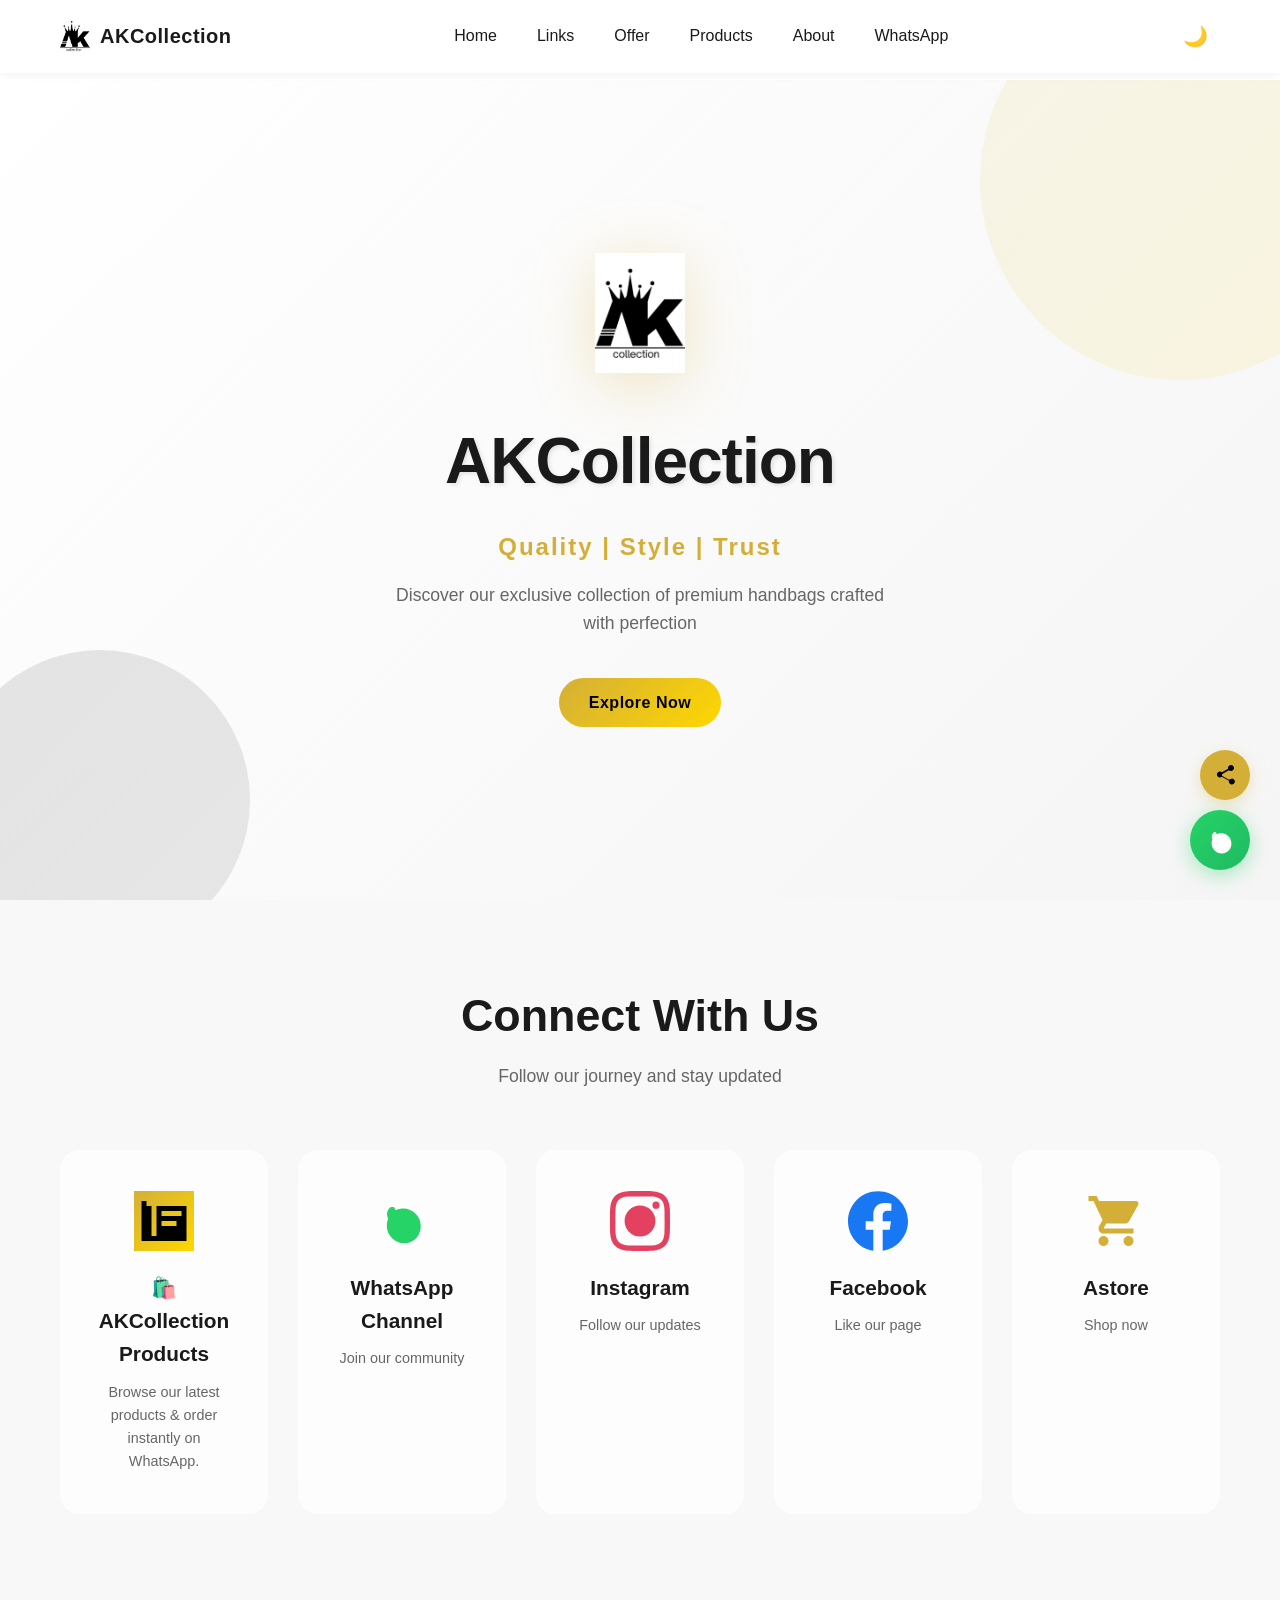
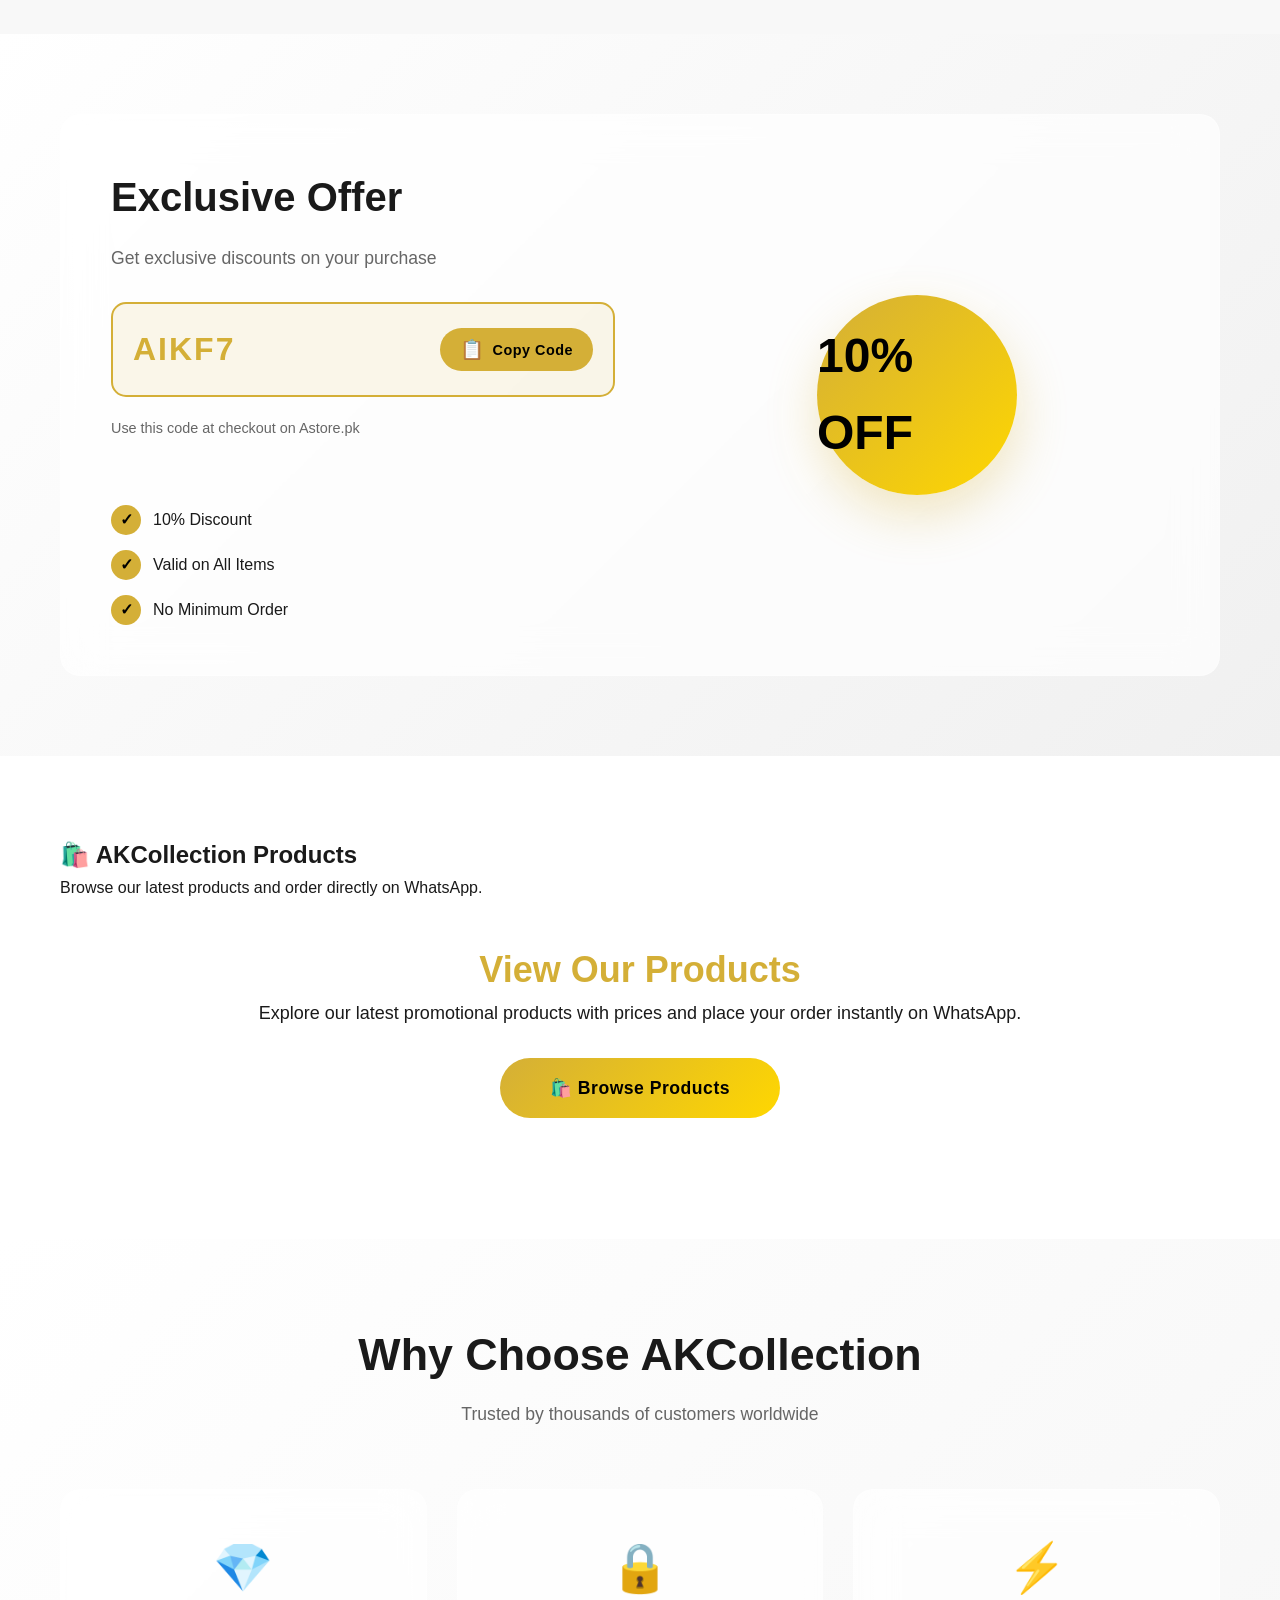
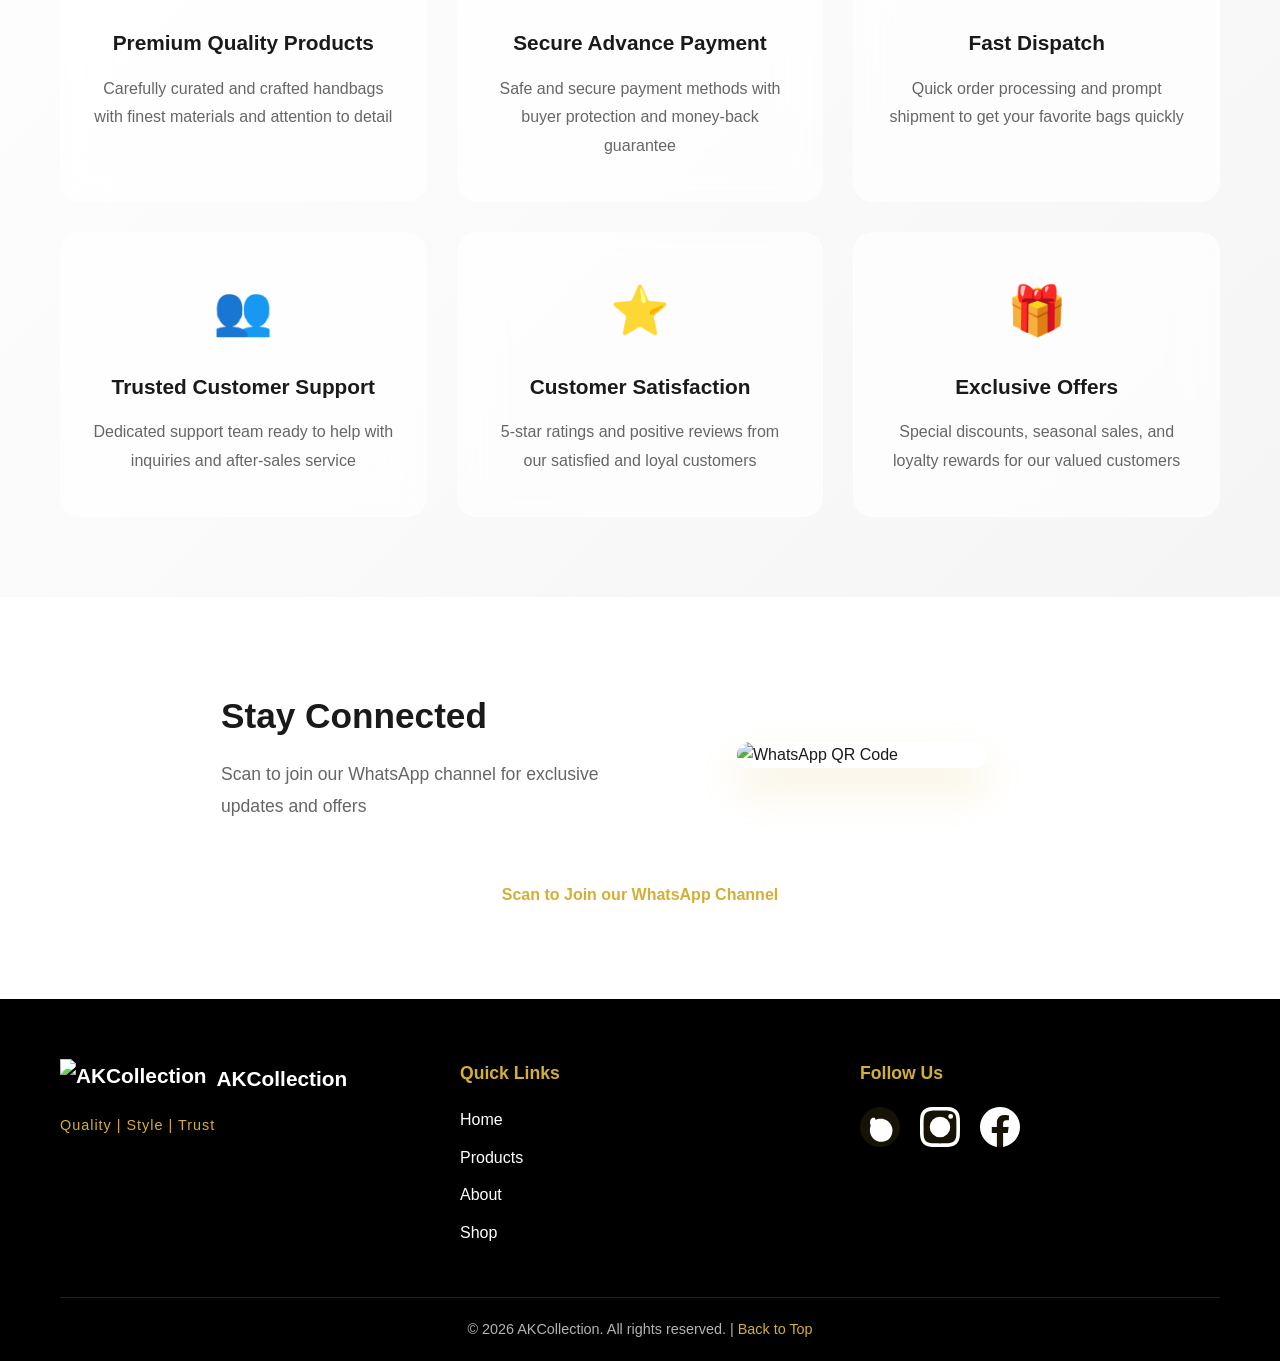
==== index.html @ baa122f8 "Update index.html" ====
<!DOCTYPE html>
<html lang="en">
<head>
    <meta charset="UTF-8">
    <meta name="viewport" content="width=device-width, initial-scale=1.0">
    <meta name="description" content="AKCollection - Premium Quality Handbags | Style, Trust, Quality | Discover our exclusive collection">
    <meta name="keywords" content="AKCollection, handbags, luxury, premium quality, fashion">
    <meta name="author" content="AKCollection">
    <meta name="theme-color" content="#ffffff">
    
    <!-- Open Graph Tags -->
    <meta property="og:type" content="website">
    <meta property="og:title" content="AKCollection - Quality | Style | Trust">
    <meta property="og:description" content="Premium Quality Handbags with Secure Payment & Fast Dispatch">
    <meta property="og:url" content="https://astore.pk">
    <meta property="og:image" content="IMG_20260501_005427_314.webp">
    
    <!-- Favicon -->
    <link rel="icon" type="image/webp" href="IMG_20260501_005427_314.webp">
    <link rel="apple-touch-icon" href="IMG_20260501_005427_314.webp">
    
    <!-- PWA Manifest -->
    <link rel="manifest" href="manifest.json">
    
    <title>AKCollection | Premium Handbags | Quality | Style | Trust</title>
    <link rel="stylesheet" href="style.css">
</head>
<body>
    <!-- Loading Animation -->
    <div class="loading-screen" id="loadingScreen">
        <div class="loading-spinner"></div>
        <p class="loading-text">AKCollection</p>
    </div>

    <!-- Navigation -->
    <nav class="navbar" id="navbar">
        <div class="nav-container">
            <div class="nav-logo">
                <img src="IMG_20260501_005427_314.webp" alt="AKCollection Logo" class="logo-img">
                <span>AKCollection</span>
            </div>
            <div class="nav-toggle" id="navToggle">
                <span></span>
                <span></span>
                <span></span>
            </div>
            <ul class="nav-menu" id="navMenu">
                <li><a href="#hero" class="nav-link">Home</a></li>
                <li><a href="#links" class="nav-link">Links</a></li>
                <li><a href="#discount" class="nav-link">Offer</a></li>
                <li><a href="#products" class="nav-link">Products</a></li>
                <li><a href="#why" class="nav-link">About</a></li>
                <li><a href="#qr" class="nav-link">WhatsApp</a></li>
            </ul>
            <button class="theme-toggle" id="themeToggle" title="Toggle Dark Mode">
                <span class="theme-icon">🌙</span>
            </button>
        </div>
    </nav>

    <!-- Hero Section -->
    <section class="hero" id="hero">
        <div class="hero-content">
            <div class="hero-logo-container">
                <img src="IMG_20260501_005427_314.webp" alt="AKCollection" class="hero-logo">
            </div>
            <h1 class="hero-headline">AKCollection</h1>
            <p class="hero-tagline">Quality | Style | Trust</p>
            <p class="hero-description">Discover our exclusive collection of premium handbags crafted with perfection</p>
            <a href="#products" class="btn btn-primary">Explore Now</a>
        </div>
        <div class="hero-background">
            <div class="gradient-blob blob-1"></div>
            <div class="gradient-blob blob-2"></div>
        </div>
    </section>

    <!-- Quick Links Section -->
    <section class="links-section" id="links">
        <div class="container">
            <h2 class="section-title">Connect With Us</h2>
            <p class="section-subtitle">Follow our journey and stay updated</p>
            
            <div class="links-grid">

                <a href="products.html" class="link-card glass-card">
    <div class="link-icon" style="background: linear-gradient(135deg, #D4AF37, #FFD700); color:#000;">
        <svg viewBox="0 0 24 24" fill="currentColor">
            <path d="M7 4h-2v2h2v12h12v-2h2v4H3V4h4zm2 2h12v12H9V6zm2 2v2h8V8h-8zm0 4v2h6v-2h-6z"/>
        </svg>
    </div>

    <h3>🛍️ AKCollection Products</h3>

    <p>Browse our latest products & order instantly on WhatsApp.</p>
</a>
                
                
                <!-- WhatsApp Channel -->
                <a href="https://whatsapp.com/channel/0029VbAqLRTKmCPQMVyYrg1t" target="_blank" rel="noopener noreferrer" class="link-card glass-card">
                    <div class="link-icon whatsapp-icon">
                        <svg viewBox="0 0 24 24" fill="currentColor">
                            <path d="M17.472 14.382c-.297-.149-1.758-.867-2.03-.967-.273-.099-.471-.148-.67.15-.197.297-.767.966-.94 1.164-.173.199-.347.223-.644.075-.297-.15-1.255-.463-2.39-1.475-.883-.788-1.48-1.761-1.653-2.059-.173-.297-.018-.458.13-.606.134-.133.298-.347.446-.52.149-.174.198-.298.298-.497.099-.198.05-.371-.025-.52-.075-.149-.669-1.612-.916-2.207-.242-.579-.487-.5-.67-.51-.173-.008-.371-.01-.57-.01-.198 0-.52.074-.792.372-.272.297-1.04 1.016-1.04 2.479 0 1.462 1.065 2.875 1.213 3.074.149.198 2.096 3.2 5.076 4.487.709.306 1.262.489 1.694.625.712.227 1.36.195 1.871.118.571-.085 1.758-.719 2.006-1.413.248-.694.248-1.289.173-1.413-.074-.124-.272-.198-.57-.347m-5.421-7.403h-.004c-1.762 0-3.44.898-4.576 2.366-.996 1.25-1.551 2.915-1.551 4.566 0 3.859 3.143 7.001 7.001 7.001 1.928 0 3.757-.846 5.005-2.32l.033-.041c.996-1.25 1.551-2.915 1.551-4.566 0-3.859-3.144-7.001-7.001-7.001 0 0 .014 0 .538 0z"/>
                        </svg>
                    </div>
                    <h3>WhatsApp Channel</h3>
                    <p>Join our community</p>
                </a>

                <!-- Instagram -->
                <a href="https://www.instagram.com/akcollection996?igsh=NGk4bXZmbDg1aHo4" target="_blank" rel="noopener noreferrer" class="link-card glass-card">
                    <div class="link-icon instagram-icon">
                        <svg viewBox="0 0 24 24" fill="currentColor">
                            <path d="M12 2.163c3.204 0 3.584.012 4.85.07 3.252.148 4.771 1.691 4.919 4.919.058 1.265.069 1.645.069 4.849 0 3.205-.012 3.584-.069 4.849-.149 3.225-1.664 4.771-4.919 4.919-1.266.057-1.645.069-4.849.069-3.204 0-3.584-.012-4.849-.069-3.259-.149-4.771-1.699-4.919-4.92-.058-1.265-.07-1.644-.07-4.849 0-3.204.013-3.583.07-4.849.149-3.227 1.664-4.771 4.919-4.919 1.266-.057 1.645-.069 4.849-.069zm0-2.163c-3.259 0-3.667.014-4.947.072-4.358.2-6.78 2.618-6.98 6.98-.059 1.281-.073 1.689-.073 4.948 0 3.259.014 3.668.072 4.948.2 4.358 2.618 6.78 6.98 6.98 1.281.058 1.689.072 4.948.072 3.259 0 3.668-.014 4.948-.072 4.354-.2 6.782-2.618 6.979-6.98.059-1.28.073-1.689.073-4.948 0-3.259-.014-3.667-.072-4.947-.196-4.354-2.617-6.78-6.979-6.98-1.281-.059-1.69-.073-4.949-.073zM5.838 12a6.162 6.162 0 1 1 12.324 0 6.162 6.162 0 0 1-12.324 0zM12 16a4 4 0 1 1 0-8 4 4 0 0 1 0 8zm4.965-10.322a1.44 1.44 0 1 1 2.881.001 1.44 1.44 0 0 1-2.881-.001z"/>
                        </svg>
                    </div>
                    <h3>Instagram</h3>
                    <p>Follow our updates</p>
                </a>

                <!-- Facebook -->
                <a href="https://www.facebook.com/share/1EEaqP64Rz/" target="_blank" rel="noopener noreferrer" class="link-card glass-card">
                    <div class="link-icon facebook-icon">
                        <svg viewBox="0 0 24 24" fill="currentColor">
                            <path d="M24 12.073c0-6.627-5.373-12-12-12s-12 5.373-12 12c0 5.99 4.388 10.954 10.125 11.854v-8.385H7.078v-3.47h3.047V9.43c0-3.007 1.792-4.669 4.533-4.669 1.312 0 2.686.235 2.686.235v2.953H15.83c-1.491 0-1.956.925-1.956 1.874v2.25h3.328l-.532 3.47h-2.796v8.385C19.612 23.027 24 18.062 24 12.073z"/>
                        </svg>
                    </div>
                    <h3>Facebook</h3>
                    <p>Like our page</p>
                </a>

                <!-- Astore -->
                <a href="https://www.astore.pk" target="_blank" rel="noopener noreferrer" class="link-card glass-card">
                    <div class="link-icon astore-icon">
                        <svg viewBox="0 0 24 24" fill="currentColor">
                            <path d="M7 18c-1.1 0-1.99.9-1.99 2S5.9 22 7 22s2-.9 2-2-0.9-2-2-2zM1 2v2h2l3.6 7.59-1.35 2.45c-0.16 0.28-0.25 0.61-0.25 0.96 0 1.1 0.9 2 2 2h12v-2H7.42c-0.14 0-0.25-0.11-0.25-0.25l0.03-0.12 0.9-1.63h7.45c0.75 0 1.41-0.41 1.75-1.03l3.58-6.49c0.08-0.14 0.12-0.31 0.12-0.48 0-0.55-0.45-1-1-1H5.21l-0.94-2H1zm16 16c-1.1 0-1.99 0.9-1.99 2s0.89 2 1.99 2 2-0.9 2-2-0.9-2-2-2z"/>
                        </svg>
                    </div>
                    <h3>Astore</h3>
                    <p>Shop now</p>
                </a>
            </div>
        </div>
    </section>

    <!-- Discount Section -->
    <section class="discount-section" id="discount">
        <div class="container">
            <div class="discount-card glass-card premium-card">
                <div class="discount-content">
                    <h2>Exclusive Offer</h2>
                    <p class="discount-description">Get exclusive discounts on your purchase</p>
                    
                    <div class="discount-code-container">
                        <div class="discount-code-box">
                            <span class="discount-code" id="discountCode">AIKF7</span>
                            <button class="btn btn-secondary copy-btn" id="copyBtn" title="Copy discount code">
                                <span class="copy-icon">📋</span>
                                <span class="copy-text">Copy Code</span>
                            </button>
                        </div>
                        <p class="discount-info">Use this code at checkout on Astore.pk</p>
                        <div class="discount-feedback" id="discountFeedback"></div>
                    </div>

                    <div class="discount-benefits">
                        <div class="benefit-item">
                            <span class="benefit-icon">✓</span>
                            <span>10% Discount</span>
                        </div>
                        <div class="benefit-item">
                            <span class="benefit-icon">✓</span>
                            <span>Valid on All Items</span>
                        </div>
                        <div class="benefit-item">
                            <span class="benefit-icon">✓</span>
                            <span>No Minimum Order</span>
                        </div>
                    </div>
                </div>
                <div class="discount-visual">
                    <div class="discount-badge">10% OFF</div>
                </div>
            </div>
        </div>
    </section>

    <!-- Featured Products Section -->
    
                <section class="featured-products">
    <div class="container">

        <div class="section-header">
            <h2>🛍️ AKCollection Products</h2>
            <p>Browse our latest products and order directly on WhatsApp.</p>
        </div>

        <div class="glass-card" style="text-align:center;padding:40px;border-radius:20px;">

            <h2 style="font-size:36px;color:#D4AF37;">
                View Our Products
            </h2>

            <p style="font-size:18px; margin-bottom:30px;">
                Explore our latest promotional products with prices and place your order instantly on WhatsApp.
            </p>

            <a href="products.html"
               class="btn btn-primary btn-large">
                🛍️ Browse Products
            </a>

        </div>

    </div>
</section>

    <!-- Why Choose AKCollection -->
    <section class="why-section" id="why">
        <div class="container">
            <h2 class="section-title">Why Choose AKCollection</h2>
            <p class="section-subtitle">Trusted by thousands of customers worldwide</p>
            
            <div class="why-grid">
                <div class="why-card glass-card">
                    <div class="why-icon">💎</div>
                    <h3>Premium Quality Products</h3>
                    <p>Carefully curated and crafted handbags with finest materials and attention to detail</p>
                </div>

                <div class="why-card glass-card">
                    <div class="why-icon">🔒</div>
                    <h3>Secure Advance Payment</h3>
                    <p>Safe and secure payment methods with buyer protection and money-back guarantee</p>
                </div>

                <div class="why-card glass-card">
                    <div class="why-icon">⚡</div>
                    <h3>Fast Dispatch</h3>
                    <p>Quick order processing and prompt shipment to get your favorite bags quickly</p>
                </div>

                <div class="why-card glass-card">
                    <div class="why-icon">👥</div>
                    <h3>Trusted Customer Support</h3>
                    <p>Dedicated support team ready to help with inquiries and after-sales service</p>
                </div>

                <div class="why-card glass-card">
                    <div class="why-icon">⭐</div>
                    <h3>Customer Satisfaction</h3>
                    <p>5-star ratings and positive reviews from our satisfied and loyal customers</p>
                </div>

                <div class="why-card glass-card">
                    <div class="why-icon">🎁</div>
                    <h3>Exclusive Offers</h3>
                    <p>Special discounts, seasonal sales, and loyalty rewards for our valued customers</p>
                </div>
            </div>
        </div>
    </section>

    <!-- QR Section -->
    <section class="qr-section" id="qr">
        <div class="container">
            <div class="qr-card glass-card">
                <div class="qr-content">
                    <h2>Stay Connected</h2>
                    <p>Scan to join our WhatsApp channel for exclusive updates and offers</p>
                </div>
                <div class="qr-image">
                    <img src="assets/file_0000000025c471f8af9db4dd1b2a69bf.png" alt="WhatsApp QR Code" loading="lazy">
                </div>
                <p class="qr-subtitle">Scan to Join our WhatsApp Channel</p>
            </div>
        </div>
    </section>

    <!-- Footer -->
    <footer class="footer">
        <div class="container">
            <div class="footer-content">
                <div class="footer-section">
                    <div class="footer-logo">
                        <img src="assets/IMG_20260501_005427_314.webp" alt="AKCollection" class="footer-logo-img">
                        <span>AKCollection</span>
                    </div>
                    <p class="footer-tagline">Quality | Style | Trust</p>
                </div>

                <div class="footer-section">
                    <h4>Quick Links</h4>
                    <ul>
                        <li><a href="#hero">Home</a></li>
                        <li><a href="#products">Products</a></li>
                        <li><a href="#why">About</a></li>
                        <li><a href="https://www.astore.pk" target="_blank">Shop</a></li>
                    </ul>
                </div>

                <div class="footer-section">
                    <h4>Follow Us</h4>
                    <div class="social-links">
                        <a href="https://whatsapp.com/channel/0029VbAqLRTKmCPQMVyYrg1t" target="_blank" rel="noopener noreferrer" class="social-icon whatsapp" title="WhatsApp">
                            <svg viewBox="0 0 24 24" fill="currentColor">
                                <path d="M17.472 14.382c-.297-.149-1.758-.867-2.03-.967-.273-.099-.471-.148-.67.15-.197.297-.767.966-.94 1.164-.173.199-.347.223-.644.075-.297-.15-1.255-.463-2.39-1.475-.883-.788-1.48-1.761-1.653-2.059-.173-.297-.018-.458.13-.606.134-.133.298-.347.446-.52.149-.174.198-.298.298-.497.099-.198.05-.371-.025-.52-.075-.149-.669-1.612-.916-2.207-.242-.579-.487-.5-.67-.51-.173-.008-.371-.01-.57-.01-.198 0-.52.074-.792.372-.272.297-1.04 1.016-1.04 2.479 0 1.462 1.065 2.875 1.213 3.074.149.198 2.096 3.2 5.076 4.487.709.306 1.262.489 1.694.625.712.227 1.36.195 1.871.118.571-.085 1.758-.719 2.006-1.413.248-.694.248-1.289.173-1.413-.074-.124-.272-.198-.57-.347m-5.421-7.403h-.004c-1.762 0-3.44.898-4.576 2.366-.996 1.25-1.551 2.915-1.551 4.566 0 3.859 3.143 7.001 7.001 7.001 1.928 0 3.757-.846 5.005-2.32l.033-.041c.996-1.25 1.551-2.915 1.551-4.566 0-3.859-3.144-7.001-7.001-7.001 0 0 .014 0 .538 0z"/>
                            </svg>
                        </a>
                        <a href="https://www.instagram.com/akcollection996?igsh=NGk4bXZmbDg1aHo4" target="_blank" rel="noopener noreferrer" class="social-icon instagram" title="Instagram">
                            <svg viewBox="0 0 24 24" fill="currentColor">
                                <path d="M12 2.163c3.204 0 3.584.012 4.85.07 3.252.148 4.771 1.691 4.919 4.919.058 1.265.069 1.645.069 4.849 0 3.205-.012 3.584-.069 4.849-.149 3.225-1.664 4.771-4.919 4.919-1.266.057-1.645.069-4.849.069-3.204 0-3.584-.012-4.849-.069-3.259-.149-4.771-1.699-4.919-4.92-.058-1.265-.07-1.644-.07-4.849 0-3.204.013-3.583.07-4.849.149-3.227 1.664-4.771 4.919-4.919 1.266-.057 1.645-.069 4.849-.069zm0-2.163c-3.259 0-3.667.014-4.947.072-4.358.2-6.78 2.618-6.98 6.98-.059 1.281-.073 1.689-.073 4.948 0 3.259.014 3.668.072 4.948.2 4.358 2.618 6.78 6.98 6.98 1.281.058 1.689.072 4.948.072 3.259 0 3.668-.014 4.948-.072 4.354-.2 6.782-2.618 6.979-6.98.059-1.28.073-1.689.073-4.948 0-3.259-.014-3.667-.072-4.947-.196-4.354-2.617-6.78-6.979-6.98-1.281-.059-1.69-.073-4.949-.073zM5.838 12a6.162 6.162 0 1 1 12.324 0 6.162 6.162 0 0 1-12.324 0zM12 16a4 4 0 1 1 0-8 4 4 0 0 1 0 8zm4.965-10.322a1.44 1.44 0 1 1 2.881.001 1.44 1.44 0 0 1-2.881-.001z"/>
                            </svg>
                        </a>
                        <a href="https://www.facebook.com/share/1EEaqP64Rz/" target="_blank" rel="noopener noreferrer" class="social-icon facebook" title="Facebook">
                            <svg viewBox="0 0 24 24" fill="currentColor">
                                <path d="M24 12.073c0-6.627-5.373-12-12-12s-12 5.373-12 12c0 5.99 4.388 10.954 10.125 11.854v-8.385H7.078v-3.47h3.047V9.43c0-3.007 1.792-4.669 4.533-4.669 1.312 0 2.686.235 2.686.235v2.953H15.83c-1.491 0-1.956.925-1.956 1.874v2.25h3.328l-.532 3.47h-2.796v8.385C19.612 23.027 24 18.062 24 12.073z"/>
                            </svg>
                        </a>
                    </div>
                </div>
            </div>

            <div class="footer-bottom">
                <p>&copy; 2026 AKCollection. All rights reserved. | <a href="#hero" class="back-to-top-link">Back to Top</a></p>
            </div>
        </div>
    </footer>

    <!-- Floating WhatsApp Button -->
    <a href="https://whatsapp.com/channel/0029VbAqLRTKmCPQMVyYrg1t" target="_blank" rel="noopener noreferrer" class="floating-whatsapp" title="Chat on WhatsApp" id="floatingWhatsApp">
        <svg viewBox="0 0 24 24" fill="currentColor">
            <path d="M17.472 14.382c-.297-.149-1.758-.867-2.03-.967-.273-.099-.471-.148-.67.15-.197.297-.767.966-.94 1.164-.173.199-.347.223-.644.075-.297-.15-1.255-.463-2.39-1.475-.883-.788-1.48-1.761-1.653-2.059-.173-.297-.018-.458.13-.606.134-.133.298-.347.446-.52.149-.174.198-.298.298-.497.099-.198.05-.371-.025-.52-.075-.149-.669-1.612-.916-2.207-.242-.579-.487-.5-.67-.51-.173-.008-.371-.01-.57-.01-.198 0-.52.074-.792.372-.272.297-1.04 1.016-1.04 2.479 0 1.462 1.065 2.875 1.213 3.074.149.198 2.096 3.2 5.076 4.487.709.306 1.262.489 1.694.625.712.227 1.36.195 1.871.118.571-.085 1.758-.719 2.006-1.413.248-.694.248-1.289.173-1.413-.074-.124-.272-.198-.57-.347m-5.421-7.403h-.004c-1.762 0-3.44.898-4.576 2.366-.996 1.25-1.551 2.915-1.551 4.566 0 3.859 3.143 7.001 7.001 7.001 1.928 0 3.757-.846 5.005-2.32l.033-.041c.996-1.25 1.551-2.915 1.551-4.566 0-3.859-3.144-7.001-7.001-7.001 0 0 .014 0 .538 0z"/>
        </svg>
    </a>

    <!-- Share Button -->
    <button class="share-button" id="shareButton" title="Share Website">
        <svg viewBox="0 0 24 24" fill="currentColor">
            <path d="M18 16.08c-.76 0-1.44.3-1.96.77L8.91 12.7c.05-.23.09-.46.09-.7s-.04-.47-.09-.7l7.05-4.06c.54.5 1.25.81 2.04.81 1.66 0 3-1.34 3-3s-1.34-3-3-3-3 1.34-3 3c0 .24.04.47.09.7L8.91 9.3C8.36 8.81 7.65 8.5 6.91 8.5c-1.66 0-3 1.34-3 3s1.34 3 3 3c.76 0 1.44-.3 1.96-.77l7.05 4.06c-.05.23-.09.46-.09.7 0 1.66 1.34 3 3 3s3-1.34 3-3-1.34-3-3-3z"/>
        </svg>
    </button>

    <script src="script.js"></script>
</body>
</html>
---- style.css ----
/* ============================================
   AK Collection - Premium CSS
   Luxury Theme: White + Gold + Black
   ============================================ */

/* CSS Variables */
:root {
    --primary-color: #D4AF37;
    --secondary-color: #000000;
    --light-color: #FFFFFF;
    --dark-bg: #0a0a0a;
    --light-bg: #f8f8f8;
    --text-dark: #1a1a1a;
    --text-light: #666666;
    --glass-bg: rgba(255, 255, 255, 0.7);
    --glass-border: rgba(255, 255, 255, 0.2);
    --transition: all 0.3s cubic-bezier(0.4, 0, 0.2, 1);
}

/* Dark Mode Variables */
body.dark-mode {
    --primary-color: #FFD700;
    --light-color: #1a1a1a;
    --light-bg: #0a0a0a;
    --text-dark: #f5f5f5;
    --text-light: #b0b0b0;
    --glass-bg: rgba(20, 20, 30, 0.7);
    --glass-border: rgba(255, 255, 255, 0.1);
}

/* ============================================
   GLOBAL STYLES
   ============================================ */

* {
    margin: 0;
    padding: 0;
    box-sizing: border-box;
}

html {
    scroll-behavior: smooth;
}

body {
    font-family: 'Segoe UI', Tahoma, Geneva, Verdana, sans-serif;
    background-color: var(--light-color);
    color: var(--text-dark);
    line-height: 1.6;
    overflow-x: hidden;
    transition: background-color 0.3s ease;
}

body.dark-mode {
    background-color: var(--dark-bg);
}

/* ============================================
   LOADING SCREEN
   ============================================ */

.loading-screen {
    position: fixed;
    top: 0;
    left: 0;
    width: 100%;
    height: 100%;
    background: linear-gradient(135deg, #ffffff 0%, #f0f0f0 100%);
    display: flex;
    flex-direction: column;
    justify-content: center;
    align-items: center;
    z-index: 9999;
    animation: fadeOut 0.8s ease-in-out 2.5s forwards;
}

body.dark-mode .loading-screen {
    background: linear-gradient(135deg, #0a0a0a 0%, #1a1a1a 100%);
}

.loading-spinner {
    width: 60px;
    height: 60px;
    border: 3px solid var(--primary-color);
    border-top: 3px solid transparent;
    border-radius: 50%;
    animation: spin 1s linear infinite;
    margin-bottom: 20px;
}

.loading-text {
    font-size: 24px;
    font-weight: 600;
    color: var(--primary-color);
    letter-spacing: 2px;
}

@keyframes spin {
    to { transform: rotate(360deg); }
}

@keyframes fadeOut {
    from {
        opacity: 1;
        visibility: visible;
    }
    to {
        opacity: 0;
        visibility: hidden;
    }
}

/* ============================================
   NAVIGATION
   ============================================ */

.navbar {
    position: fixed;
    top: 0;
    width: 100%;
    background: rgba(255, 255, 255, 0.95);
    backdrop-filter: blur(20px);
    border-bottom: 1px solid var(--glass-border);
    z-index: 1000;
    padding: 1rem 0;
    box-shadow: 0 2px 10px rgba(0, 0, 0, 0.05);
    transition: var(--transition);
}

body.dark-mode .navbar {
    background: rgba(10, 10, 10, 0.95);
    border-bottom: 1px solid rgba(212, 175, 55, 0.2);
}

.navbar.scrolled {
    padding: 0.5rem 0;
    box-shadow: 0 4px 20px rgba(0, 0, 0, 0.1);
}

.nav-container {
    max-width: 1200px;
    margin: 0 auto;
    display: flex;
    justify-content: space-between;
    align-items: center;
    padding: 0 20px;
}

.nav-logo {
    display: flex;
    align-items: center;
    gap: 10px;
    font-size: 20px;
    font-weight: 700;
    color: var(--text-dark);
    text-decoration: none;
    letter-spacing: 0.5px;
}

.logo-img {
    height: 40px;
    width: auto;
    object-fit: contain;
}

.nav-menu {
    display: flex;
    list-style: none;
    gap: 40px;
}

.nav-link {
    text-decoration: none;
    color: var(--text-dark);
    font-weight: 500;
    position: relative;
    transition: color 0.3s ease;
}

.nav-link::after {
    content: '';
    position: absolute;
    width: 0;
    height: 2px;
    bottom: -5px;
    left: 0;
    background-color: var(--primary-color);
    transition: width 0.3s ease;
}

.nav-link:hover {
    color: var(--primary-color);
}

.nav-link:hover::after {
    width: 100%;
}

.nav-toggle {
    display: none;
    flex-direction: column;
    cursor: pointer;
}

.nav-toggle span {
    width: 25px;
    height: 3px;
    background-color: var(--text-dark);
    margin: 5px 0;
    transition: 0.3s;
}

.theme-toggle {
    background: none;
    border: none;
    font-size: 20px;
    cursor: pointer;
    padding: 8px 12px;
    border-radius: 50%;
    transition: background 0.3s ease;
}

.theme-toggle:hover {
    background-color: rgba(212, 175, 55, 0.1);
}

/* ============================================
   CONTAINER & LAYOUT
   ============================================ */

.container {
    max-width: 1200px;
    margin: 0 auto;
    padding: 0 20px;
}

/* ============================================
   HERO SECTION
   ============================================ */

.hero {
    margin-top: 80px;
    min-height: calc(100vh - 80px);
    display: flex;
    align-items: center;
    justify-content: center;
    background: linear-gradient(135deg, #ffffff 0%, #f5f5f5 100%);
    position: relative;
    overflow: hidden;
}

body.dark-mode .hero {
    background: linear-gradient(135deg, #0a0a0a 0%, #1a1a1a 100%);
}

.hero-background {
    position: absolute;
    width: 100%;
    height: 100%;
    overflow: hidden;
}

.gradient-blob {
    position: absolute;
    border-radius: 50%;
    opacity: 0.1;
    animation: float 8s ease-in-out infinite;
}

.blob-1 {
    width: 400px;
    height: 400px;
    background: linear-gradient(135deg, #D4AF37, #FFD700);
    top: -100px;
    right: -100px;
}

.blob-2 {
    width: 300px;
    height: 300px;
    background: linear-gradient(135deg, #000000, #333333);
    bottom: -50px;
    left: -50px;
    animation-delay: 2s;
}

@keyframes float {
    0%, 100% { transform: translate(0, 0) scale(1); }
    50% { transform: translate(30px, -30px) scale(1.1); }
}

.hero-content {
    position: relative;
    z-index: 10;
    text-align: center;
    animation: fadeInUp 1s ease-out;
}

.hero-logo-container {
    margin-bottom: 30px;
    animation: zoomIn 1s ease-out;
}

.hero-logo {
    height: 120px;
    width: auto;
    object-fit: contain;
    filter: drop-shadow(0 10px 30px rgba(212, 175, 55, 0.3));
}

.hero-headline {
    font-size: 4rem;
    font-weight: 700;
    color: var(--text-dark);
    margin-bottom: 15px;
    letter-spacing: -1px;
    text-shadow: 2px 2px 4px rgba(0, 0, 0, 0.1);
}

.hero-tagline {
    font-size: 1.5rem;
    color: var(--primary-color);
    margin-bottom: 15px;
    font-weight: 600;
    letter-spacing: 2px;
}

.hero-description {
    font-size: 1.1rem;
    color: var(--text-light);
    margin-bottom: 40px;
    max-width: 500px;
    margin-left: auto;
    margin-right: auto;
}

@keyframes fadeInUp {
    from {
        opacity: 0;
        transform: translateY(30px);
    }
    to {
        opacity: 1;
        transform: translateY(0);
    }
}

@keyframes zoomIn {
    from {
        opacity: 0;
        transform: scale(0.9);
    }
    to {
        opacity: 1;
        transform: scale(1);
    }
}

/* ============================================
   BUTTONS
   ============================================ */

.btn {
    display: inline-block;
    padding: 12px 30px;
    border-radius: 50px;
    text-decoration: none;
    font-weight: 600;
    transition: var(--transition);
    border: none;
    cursor: pointer;
    font-size: 1rem;
    letter-spacing: 0.5px;
}

.btn-primary {
    background: linear-gradient(135deg, var(--primary-color), #FFD700);
    color: var(--secondary-color);
}

.btn-primary:hover {
    transform: translateY(-3px);
    box-shadow: 0 10px 30px rgba(212, 175, 55, 0.3);
}

.btn-secondary {
    background: var(--primary-color);
    color: var(--secondary-color);
    padding: 10px 20px;
    font-size: 0.9rem;
}

.btn-secondary:hover {
    transform: scale(1.05);
    box-shadow: 0 5px 15px rgba(212, 175, 55, 0.3);
}

.btn-small {
    padding: 8px 16px;
    font-size: 0.85rem;
    background: var(--primary-color);
    color: var(--secondary-color);
}

.btn-small:hover {
    background: #FFD700;
}

.btn-large {
    padding: 16px 50px;
    font-size: 1.1rem;
}

/* ============================================
   GLASS MORPHISM
   ============================================ */

.glass-card {
    background: var(--glass-bg);
    backdrop-filter: blur(20px);
    border: 1px solid var(--glass-border);
    border-radius: 20px;
    padding: 30px;
    transition: var(--transition);
}

.glass-card:hover {
    background: rgba(255, 255, 255, 0.8);
    border-color: rgba(212, 175, 55, 0.3);
    transform: translateY(-5px);
    box-shadow: 0 20px 40px rgba(212, 175, 55, 0.15);
}

body.dark-mode .glass-card:hover {
    background: rgba(20, 20, 30, 0.9);
}

/* ============================================
   SECTIONS
   ============================================ */

section {
    padding: 80px 0;
}

.section-title {
    font-size: 2.8rem;
    font-weight: 700;
    color: var(--text-dark);
    margin-bottom: 10px;
    text-align: center;
}

.section-subtitle {
    font-size: 1.1rem;
    color: var(--text-light);
    text-align: center;
    margin-bottom: 60px;
}

/* ============================================
   LINKS SECTION
   ============================================ */

.links-section {
    background: var(--light-bg);
    position: relative;
}

.links-grid {
    display: grid;
    grid-template-columns: repeat(auto-fit, minmax(200px, 1fr));
    gap: 30px;
    margin-bottom: 40px;
}

.link-card {
    text-align: center;
    text-decoration: none;
    color: var(--text-dark);
    display: flex;
    flex-direction: column;
    align-items: center;
    padding: 40px 30px;
    cursor: pointer;
}

.link-card:hover {
    color: var(--primary-color);
}

.link-icon {
    width: 60px;
    height: 60px;
    display: flex;
    align-items: center;
    justify-content: center;
    margin-bottom: 20px;
    color: var(--primary-color);
    font-size: 2rem;
    transition: var(--transition);
}

.link-card:hover .link-icon {
    transform: scale(1.2) rotate(5deg);
}

.link-card h3 {
    font-size: 1.3rem;
    margin-bottom: 10px;
    font-weight: 600;
}

.link-card p {
    color: var(--text-light);
    font-size: 0.9rem;
}

.whatsapp-icon { color: #25D366; }
.instagram-icon { color: #E4405F; }
.facebook-icon { color: #1877F2; }
.astore-icon { color: var(--primary-color); }

/* ============================================
   DISCOUNT SECTION
   ============================================ */

.discount-section {
    background: linear-gradient(135deg, #ffffff 0%, #f0f0f0 100%);
    position: relative;
}

body.dark-mode .discount-section {
    background: linear-gradient(135deg, #0a0a0a 0%, #1a1a1a 100%);
}

.discount-card {
    display: grid;
    grid-template-columns: 1fr 1fr;
    gap: 50px;
    align-items: center;
}

.discount-content h2 {
    font-size: 2.5rem;
    margin-bottom: 15px;
    color: var(--text-dark);
}

.discount-description {
    color: var(--text-light);
    font-size: 1.1rem;
    margin-bottom: 30px;
}

.discount-code-container {
    margin-bottom: 30px;
}

.discount-code-box {
    display: flex;
    align-items: center;
    gap: 15px;
    margin-bottom: 20px;
    padding: 20px;
    background: rgba(212, 175, 55, 0.1);
    border: 2px solid var(--primary-color);
    border-radius: 15px;
}

.discount-code {
    font-size: 2rem;
    font-weight: 700;
    color: var(--primary-color);
    letter-spacing: 2px;
    flex: 1;
}

.copy-btn {
    display: flex;
    align-items: center;
    gap: 8px;
    white-space: nowrap;
}

.copy-icon {
    font-size: 1.2rem;
}

.discount-info {
    color: var(--text-light);
    font-size: 0.9rem;
    margin-bottom: 15px;
}

.discount-feedback {
    min-height: 20px;
    color: #27AE60;
    font-size: 0.9rem;
    font-weight: 600;
}

.discount-benefits {
    display: flex;
    flex-direction: column;
    gap: 15px;
}

.benefit-item {
    display: flex;
    align-items: center;
    gap: 12px;
    color: var(--text-dark);
}

.benefit-icon {
    width: 30px;
    height: 30px;
    background: var(--primary-color);
    border-radius: 50%;
    display: flex;
    align-items: center;
    justify-content: center;
    color: var(--secondary-color);
    font-weight: 700;
}

.discount-visual {
    display: flex;
    justify-content: center;
    align-items: center;
}

.discount-badge {
    width: 200px;
    height: 200px;
    border-radius: 50%;
    background: linear-gradient(135deg, var(--primary-color), #FFD700);
    display: flex;
    align-items: center;
    justify-content: center;
    font-size: 3rem;
    font-weight: 700;
    color: var(--secondary-color);
    box-shadow: 0 20px 50px rgba(212, 175, 55, 0.3);
    animation: spin 10s linear infinite;
}

.premium-card {
    padding: 50px;
}

/* ============================================
   PRODUCTS SECTION
   ============================================ */

.products-section {
    background: var(--light-color);
}

.products-grid {
    display: grid;
    grid-template-columns: repeat(auto-fit, minmax(250px, 1fr));
    gap: 30px;
    margin-bottom: 60px;
}

.product-card {
    overflow: hidden;
    display: flex;
    flex-direction: column;
}

.product-image {
    position: relative;
    width: 100%;
    padding-bottom: 100%;
    overflow: hidden;
}

.product-image img {
    position: absolute;
    top: 0;
    left: 0;
    width: 100%;
    height: 100%;
    object-fit: cover;
    transition: transform 0.4s ease;
}

.product-card:hover .product-image img {
    transform: scale(1.1);
}

.product-overlay {
    position: absolute;
    top: 0;
    left: 0;
    width: 100%;
    height: 100%;
    background: rgba(0, 0, 0, 0.5);
    display: flex;
    align-items: center;
    justify-content: center;
    opacity: 0;
    transition: opacity 0.3s ease;
}

.product-card:hover .product-overlay {
    opacity: 1;
}

.product-info {
    padding: 20px;
    flex-grow: 1;
    display: flex;
    flex-direction: column;
    justify-content: center;
}

.product-info h3 {
    font-size: 1.2rem;
    margin-bottom: 10px;
    color: var(--text-dark);
}

.product-price {
    color: var(--primary-color);
    font-weight: 600;
}

.view-all-container {
    display: flex;
    justify-content: center;
}

/* ============================================
   WHY CHOOSE SECTION
   ============================================ */

.why-section {
    background: linear-gradient(135deg, #ffffff 0%, #f5f5f5 100%);
}

body.dark-mode .why-section {
    background: linear-gradient(135deg, #0a0a0a 0%, #1a1a1a 100%);
}

.why-grid {
    display: grid;
    grid-template-columns: repeat(auto-fit, minmax(300px, 1fr));
    gap: 30px;
}

.why-card {
    text-align: center;
    padding: 40px 30px;
}

.why-icon {
    font-size: 3rem;
    margin-bottom: 20px;
    display: block;
}

.why-card h3 {
    font-size: 1.3rem;
    margin-bottom: 15px;
    color: var(--text-dark);
}

.why-card p {
    color: var(--text-light);
    line-height: 1.8;
}

/* ============================================
   QR SECTION
   ============================================ */

.qr-section {
    background: var(--light-color);
    padding: 60px 0;
}

.qr-card {
    display: grid;
    grid-template-columns: 1fr 1fr;
    gap: 50px;
    align-items: center;
    max-width: 900px;
    margin: 0 auto;
}

.qr-content h2 {
    font-size: 2.2rem;
    margin-bottom: 15px;
    color: var(--text-dark);
}

.qr-content p {
    font-size: 1.1rem;
    color: var(--text-light);
    line-height: 1.8;
}

.qr-image {
    display: flex;
    justify-content: center;
    align-items: center;
}

.qr-image img {
    max-width: 250px;
    width: 100%;
    height: auto;
    border-radius: 15px;
    box-shadow: 0 20px 40px rgba(212, 175, 55, 0.2);
}

.qr-subtitle {
    grid-column: 1 / -1;
    text-align: center;
    color: var(--primary-color);
    font-weight: 600;
    font-size: 1rem;
    margin-top: 10px;
}

/* ============================================
   FOOTER
   ============================================ */

.footer {
    background: var(--secondary-color);
    color: var(--light-color);
    padding: 60px 0 20px;
}

.footer-content {
    display: grid;
    grid-template-columns: repeat(auto-fit, minmax(250px, 1fr));
    gap: 40px;
    margin-bottom: 40px;
}

.footer-section h4 {
    margin-bottom: 20px;
    color: var(--primary-color);
    font-size: 1.1rem;
}

.footer-logo {
    display: flex;
    align-items: center;
    gap: 10px;
    font-size: 1.3rem;
    font-weight: 700;
    margin-bottom: 15px;
}

.footer-logo-img {
    height: 40px;
    width: auto;
    object-fit: contain;
    filter: brightness(1.2);
}

.footer-tagline {
    color: var(--primary-color);
    font-size: 0.9rem;
    letter-spacing: 1px;
}

.footer-section ul {
    list-style: none;
}

.footer-section ul li {
    margin-bottom: 12px;
}

.footer-section a {
    color: var(--light-color);
    text-decoration: none;
    transition: color 0.3s ease;
}

.footer-section a:hover {
    color: var(--primary-color);
}

.social-links {
    display: flex;
    gap: 20px;
}

.social-icon {
    width: 40px;
    height: 40px;
    display: flex;
    align-items: center;
    justify-content: center;
    border-radius: 50%;
    background: rgba(212, 175, 55, 0.1);
    color: var(--primary-color);
    transition: var(--transition);
}

.social-icon:hover {
    background: var(--primary-color);
    color: var(--secondary-color);
    transform: translateY(-3px);
}

.footer-bottom {
    border-top: 1px solid rgba(212, 175, 55, 0.2);
    padding-top: 20px;
    text-align: center;
    color: rgba(255, 255, 255, 0.7);
    font-size: 0.9rem;
}

.back-to-top-link {
    color: var(--primary-color);
    text-decoration: none;
    transition: color 0.3s ease;
}

.back-to-top-link:hover {
    text-decoration: underline;
}

/* ============================================
   FLOATING ELEMENTS
   ============================================ */

.floating-whatsapp {
    position: fixed;
    bottom: 30px;
    right: 30px;
    width: 60px;
    height: 60px;
    background: linear-gradient(135deg, #25D366, #20BA63);
    border-radius: 50%;
    display: flex;
    align-items: center;
    justify-content: center;
    color: white;
    font-size: 30px;
    cursor: pointer;
    box-shadow: 0 5px 20px rgba(37, 211, 102, 0.4);
    transition: var(--transition);
    z-index: 500;
    animation: bounce 2s infinite;
}

.floating-whatsapp:hover {
    transform: scale(1.15) translateY(-5px);
    box-shadow: 0 10px 30px rgba(37, 211, 102, 0.5);
}

.floating-whatsapp svg {
    width: 35px;
    height: 35px;
    fill: white;
}

@keyframes bounce {
    0%, 100% { transform: translateY(0); }
    50% { transform: translateY(-10px); }
}

.share-button {
    position: fixed;
    bottom: 100px;
    right: 30px;
    width: 50px;
    height: 50px;
    background: var(--primary-color);
    border: none;
    border-radius: 50%;
    display: flex;
    align-items: center;
    justify-content: center;
    color: var(--secondary-color);
    cursor: pointer;
    box-shadow: 0 5px 15px rgba(212, 175, 55, 0.3);
    transition: var(--transition);
    z-index: 500;
}

.share-button:hover {
    transform: scale(1.1);
    box-shadow: 0 8px 25px rgba(212, 175, 55, 0.4);
}

.share-button svg {
    width: 24px;
    height: 24px;
    fill: currentColor;
}

/* ============================================
   SCROLL REVEAL ANIMATION
   ============================================ */

.reveal {
    opacity: 0;
    transform: translateY(30px);
    transition: opacity 0.6s ease, transform 0.6s ease;
}

.reveal.active {
    opacity: 1;
    transform: translateY(0);
}

/* ============================================
   RESPONSIVE DESIGN
   ============================================ */

@media (max-width: 768px) {
    .nav-menu {
        display: none;
    }

    .nav-toggle {
        display: flex;
    }

    .nav-menu.active {
        position: fixed;
        left: -100%;
        top: 70px;
        flex-direction: column;
        background-color: var(--light-color);
        width: 100%;
        text-align: center;
        transition: 0.3s;
        box-shadow: 0 10px 27px rgba(0, 0, 0, 0.05);
        padding: 20px 0;
        display: flex;
    }

    .nav-menu.active {
        left: 0;
    }

    .nav-toggle.active span:nth-child(1) {
        transform: rotate(-45deg) translate(-5px, 6px);
    }

    .nav-toggle.active span:nth-child(2) {
        opacity: 0;
    }

    .nav-toggle.active span:nth-child(3) {
        transform: rotate(45deg) translate(-5px, -6px);
    }

    .hero {
        margin-top: 70px;
        min-height: auto;
        padding: 60px 0;
    }

    .hero-headline {
        font-size: 2.5rem;
    }

    .hero-tagline {
        font-size: 1.2rem;
    }

    .hero-logo {
        height: 80px;
    }

    .section-title {
        font-size: 2rem;
    }

    .section-subtitle {
        font-size: 1rem;
    }

    .discount-card {
        grid-template-columns: 1fr;
    }

    .discount-visual {
        order: -1;
    }

    .discount-badge {
        width: 150px;
        height: 150px;
        font-size: 2rem;
    }

    .qr-card {
        grid-template-columns: 1fr;
        gap: 30px;
    }

    .links-grid {
        grid-template-columns: repeat(2, 1fr);
        gap: 15px;
    }

    .link-card {
        padding: 25px 15px;
    }

    .products-grid {
        grid-template-columns: repeat(2, 1fr);
        gap: 15px;
    }

    .why-grid {
        grid-template-columns: 1fr;
    }

    .floating-whatsapp {
        width: 50px;
        height: 50px;
        bottom: 20px;
        right: 20px;
    }

    .share-button {
        bottom: 80px;
        right: 20px;
        width: 45px;
        height: 45px;
    }

    .premium-card {
        padding: 30px 20px;
    }

    .nav-link {
        font-size: 1.1rem;
    }
}

@media (max-width: 480px) {
    .hero-headline {
        font-size: 1.8rem;
        margin-bottom: 10px;
    }

    .hero-tagline {
        font-size: 1rem;
    }

    .hero-logo {
        height: 60px;
        margin-bottom: 20px;
    }

    .hero-description {
        font-size: 0.95rem;
        margin-bottom: 25px;
    }

    .section-title {
        font-size: 1.5rem;
    }

    .discount-code {
        font-size: 1.5rem;
    }

    .discount-code-box {
        flex-direction: column;
        gap: 10px;
    }

    .copy-btn {
        width: 100%;
        justify-content: center;
    }

    .links-grid {
        grid-template-columns: 1fr;
    }

    .products-grid {
        grid-template-columns: 1fr;
    }

    .footer-content {
        grid-template-columns: 1fr;
        gap: 30px;
    }

    .qr-image img {
        max-width: 150px;
    }

    .premium-card {
        padding: 20px;
    }

    .discount-content h2 {
        font-size: 1.8rem;
    }

    .qr-content h2 {
        font-size: 1.5rem;
    }
}

/* ============================================
   PRINT STYLES
   ============================================ */

@media print {
    .navbar,
    .floating-whatsapp,
    .share-button {
        display: none;
    }
}

/* ============================================
   ACCESSIBILITY
   ============================================ */

@media (prefers-reduced-motion: reduce) {
    *,
    *::before,
    *::after {
        animation-duration: 0.01ms !important;
        animation-iteration-count: 1 !important;
        transition-duration: 0.01ms !important;
    }
}

/* Focus visible for keyboard navigation */
*:focus-visible {
    outline: 2px solid var(--primary-color);
    outline-offset: 2px;
}

/* High contrast mode support */
@media (prefers-contrast: more) {
    .glass-card {
        border-width: 2px;
    }

    .btn {
        border: 2px solid var(--text-dark);
    }
}
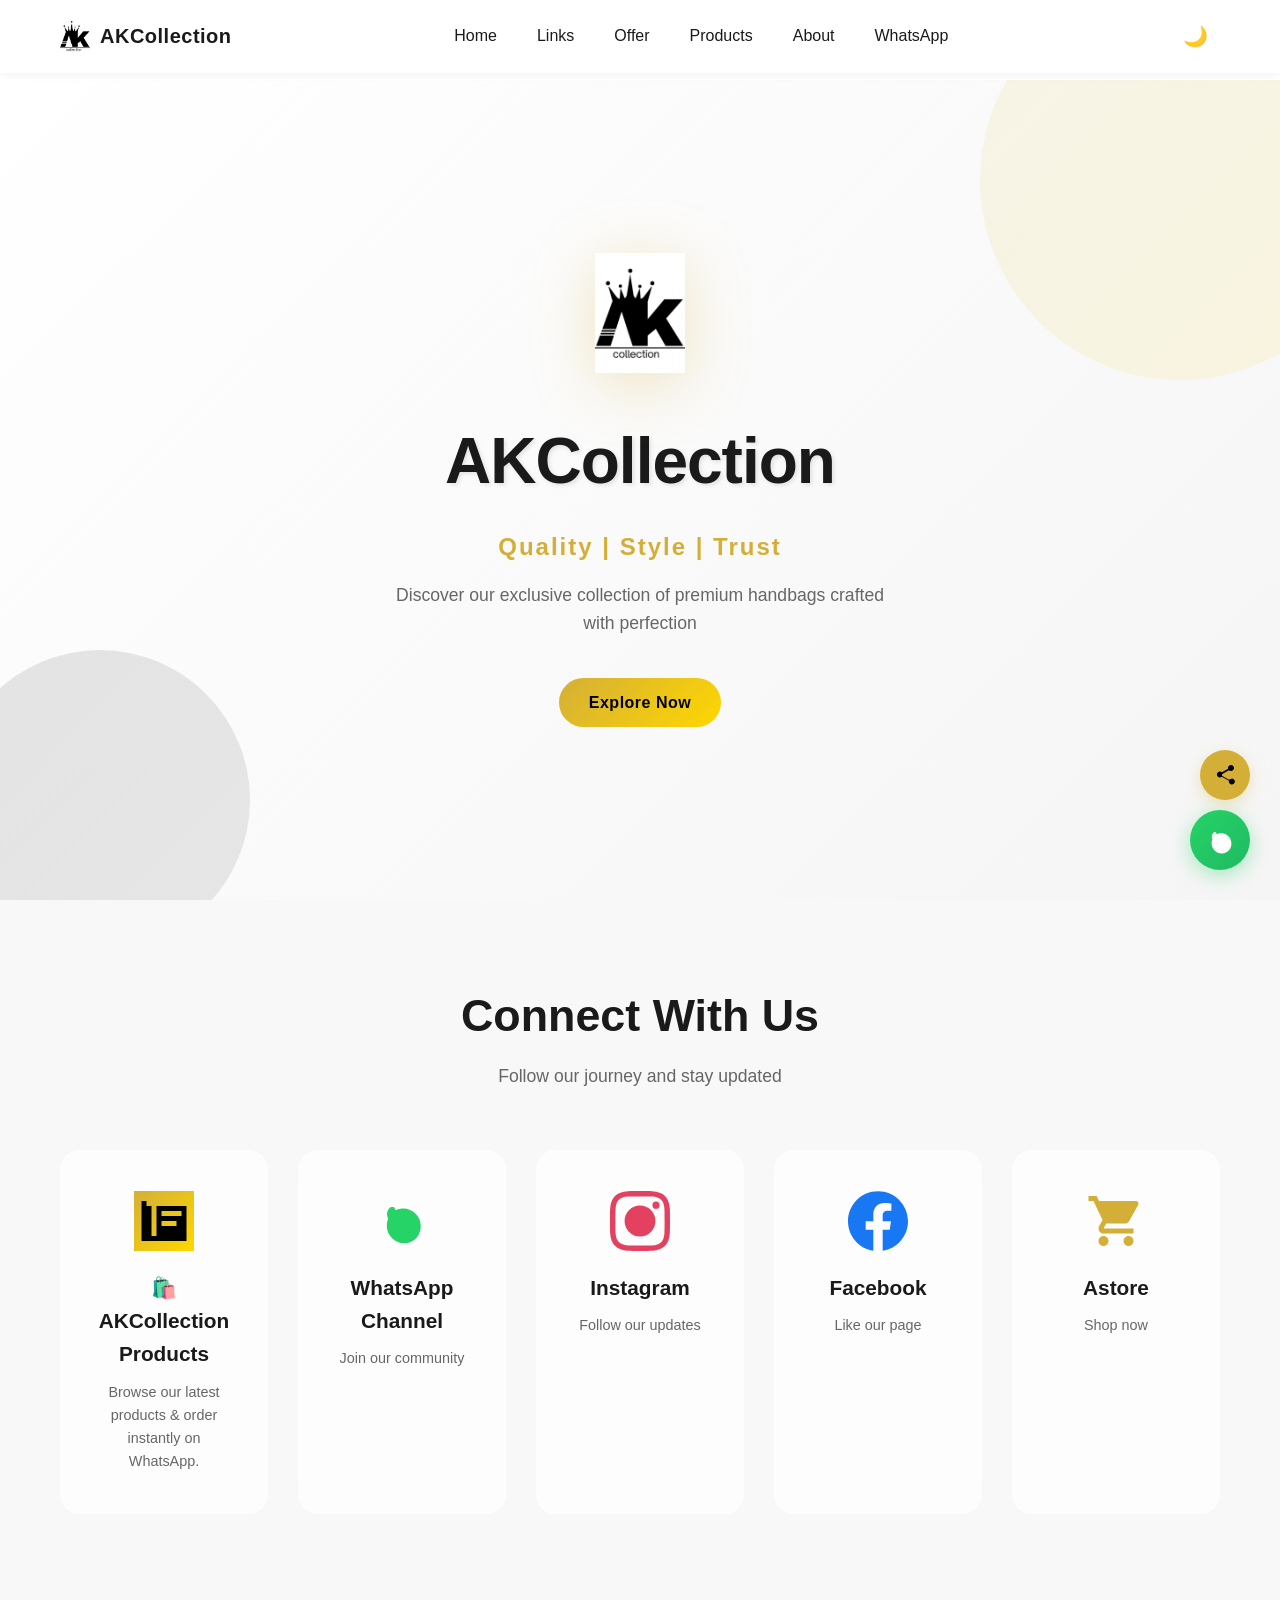
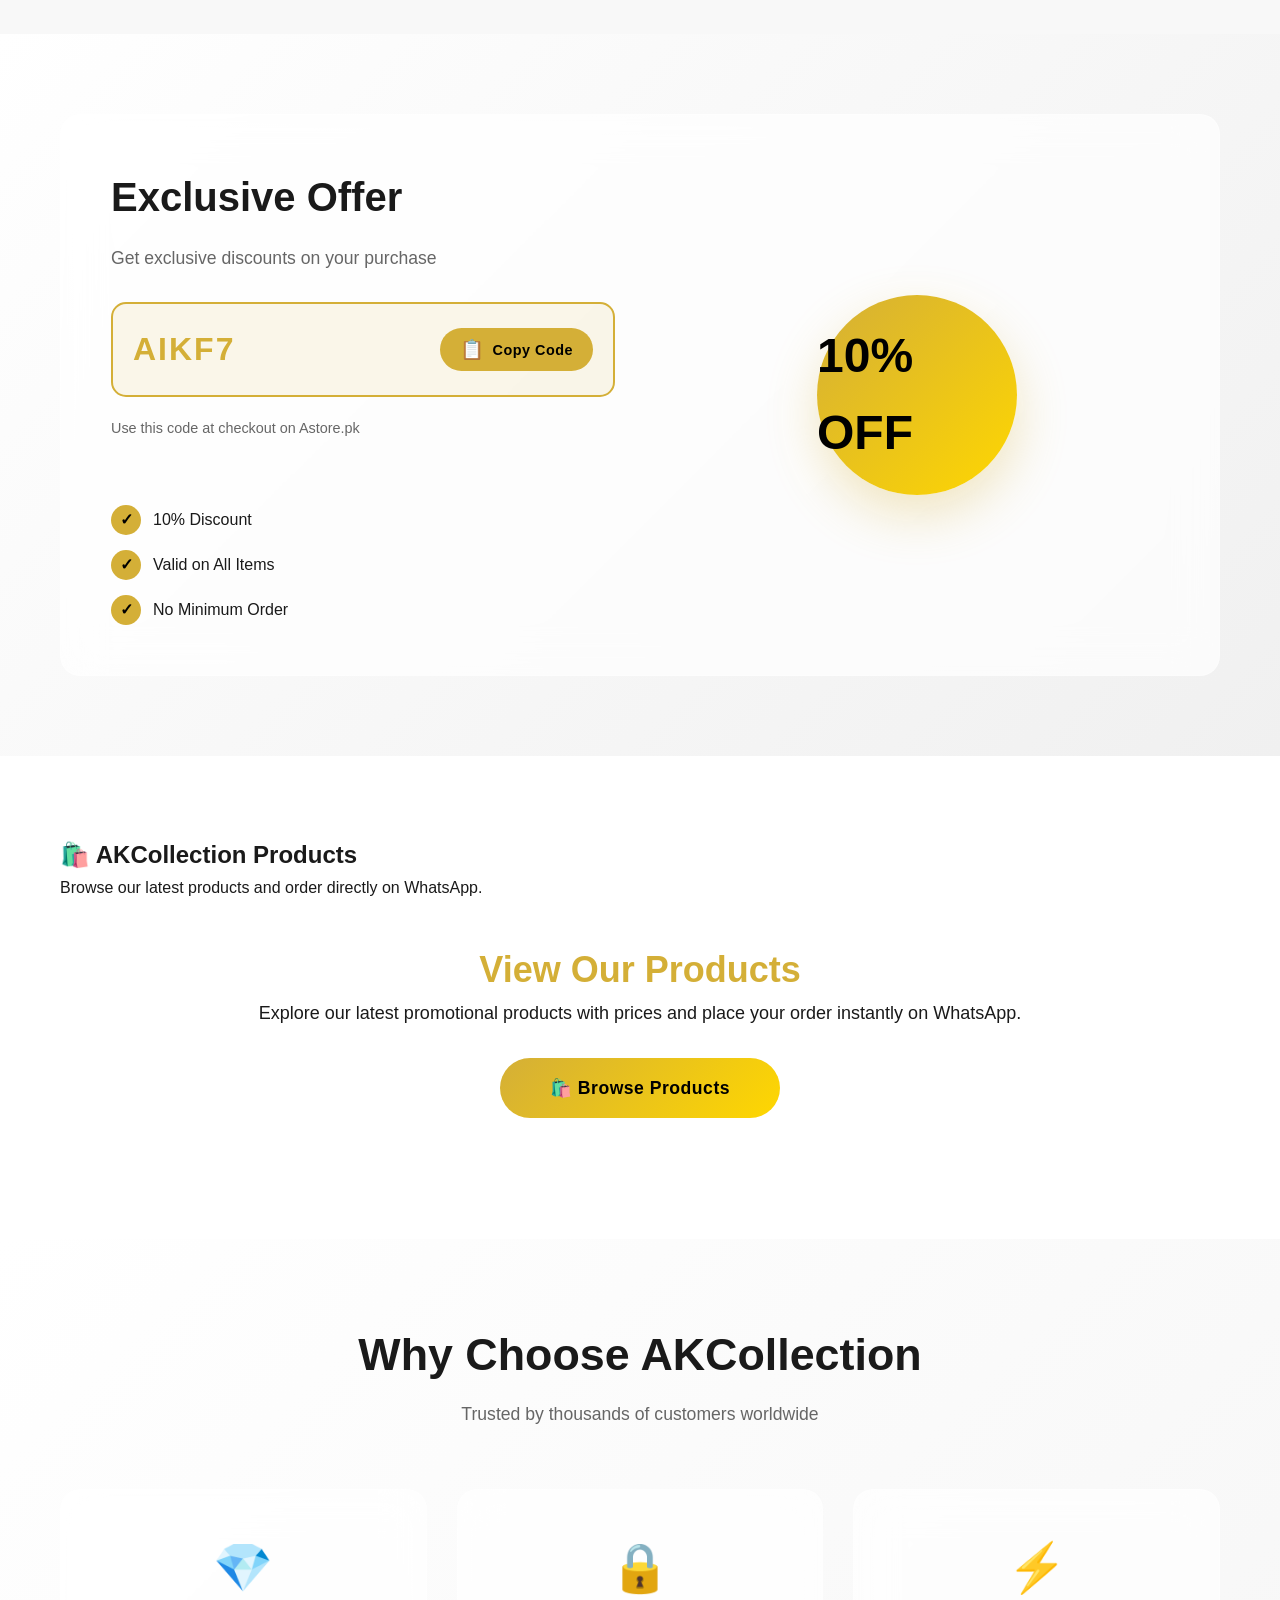
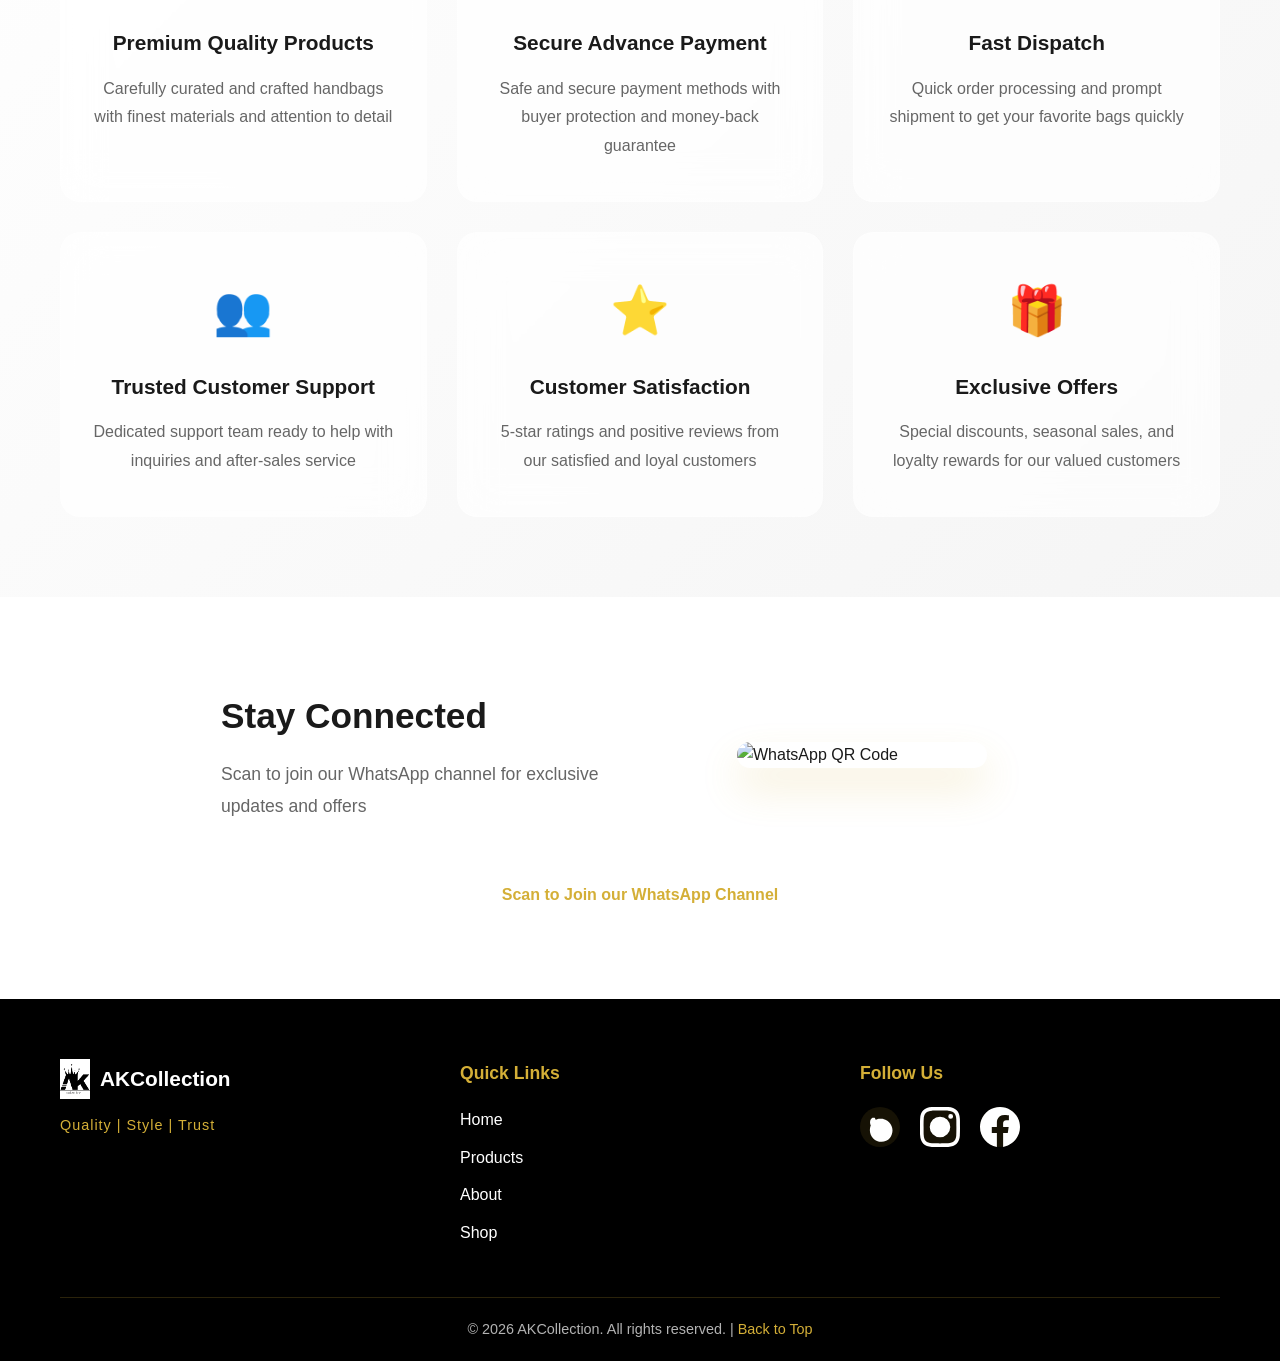
==== commit bc2dea9c: "Update footer logo image source path" ====
--- a/index.html
+++ b/index.html
@@ -283,7 +283,7 @@
             <div class="footer-content">
                 <div class="footer-section">
                     <div class="footer-logo">
-                        <img src="assets/IMG_20260501_005427_314.webp" alt="AKCollection" class="footer-logo-img">
+                        <img src="IMG_20260501_005427_314.webp" alt="AKCollection" class="footer-logo-img">
                         <span>AKCollection</span>
                     </div>
                     <p class="footer-tagline">Quality | Style | Trust</p>
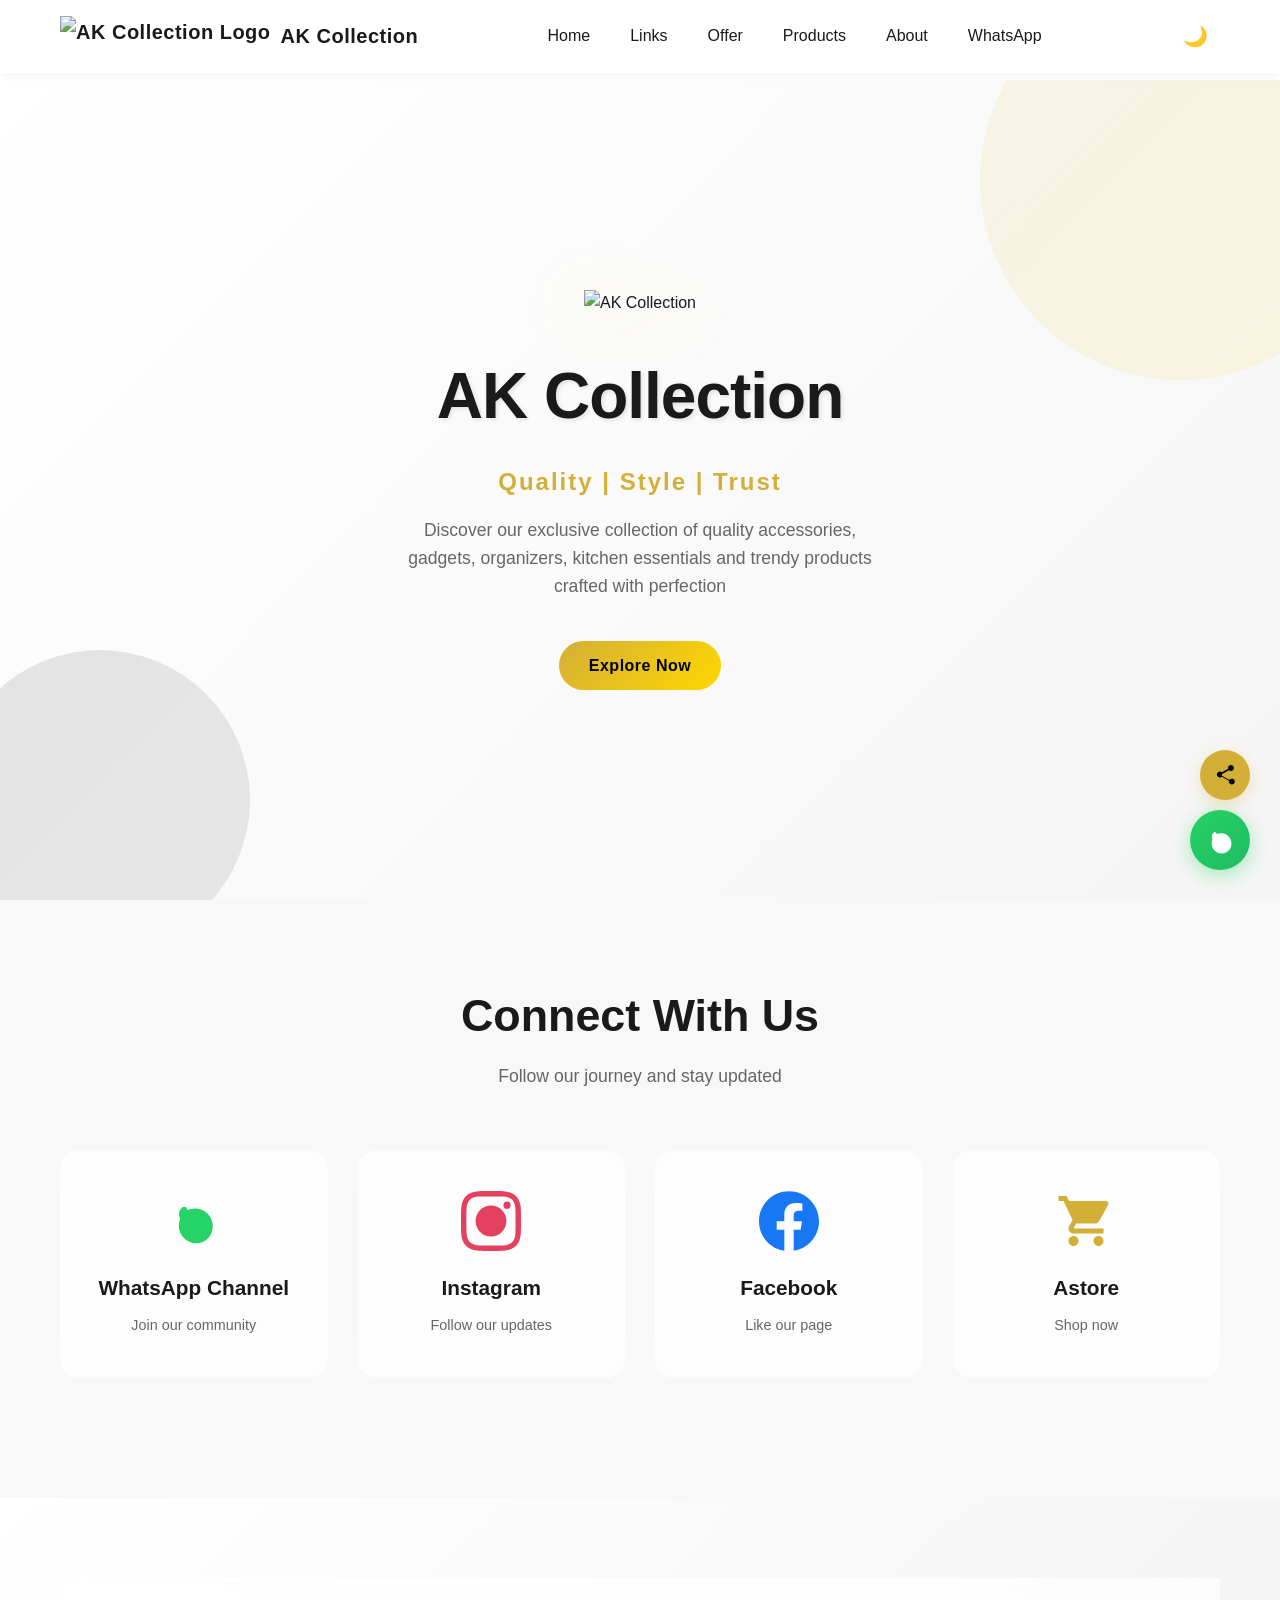
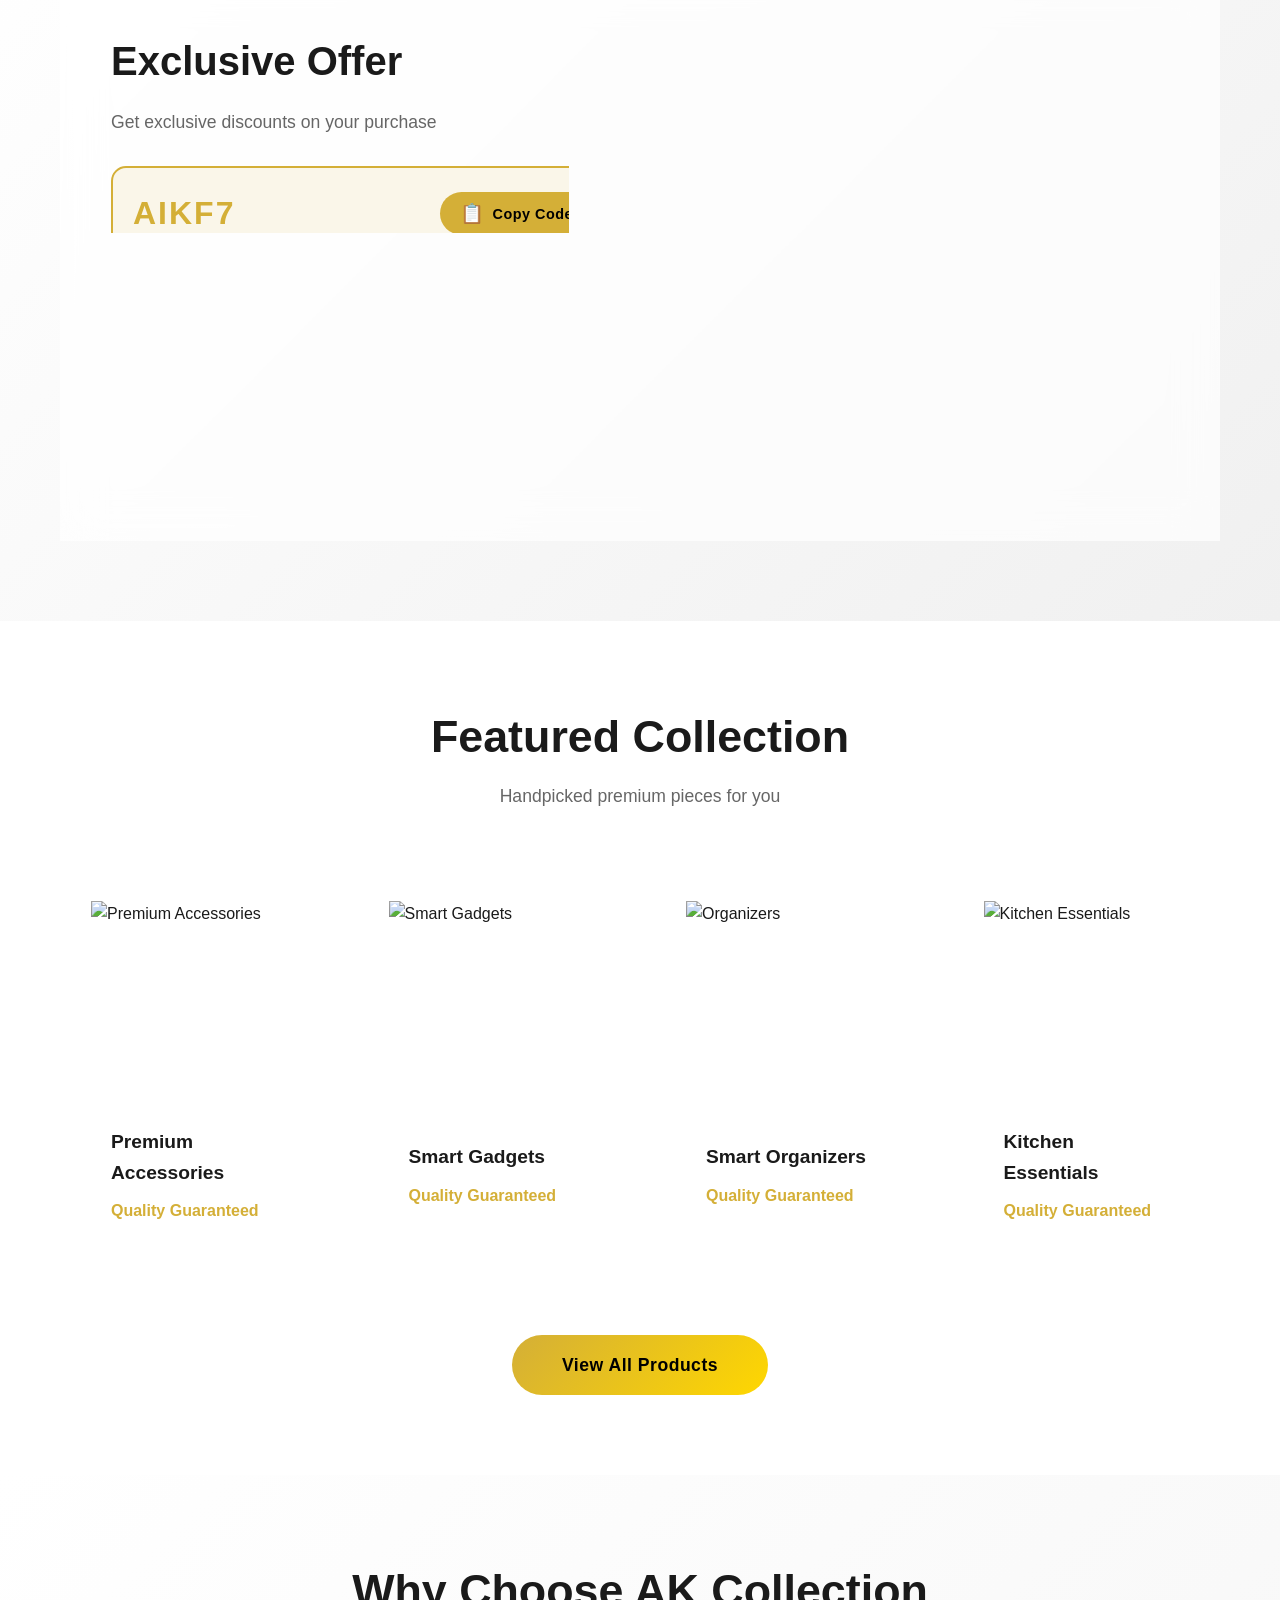
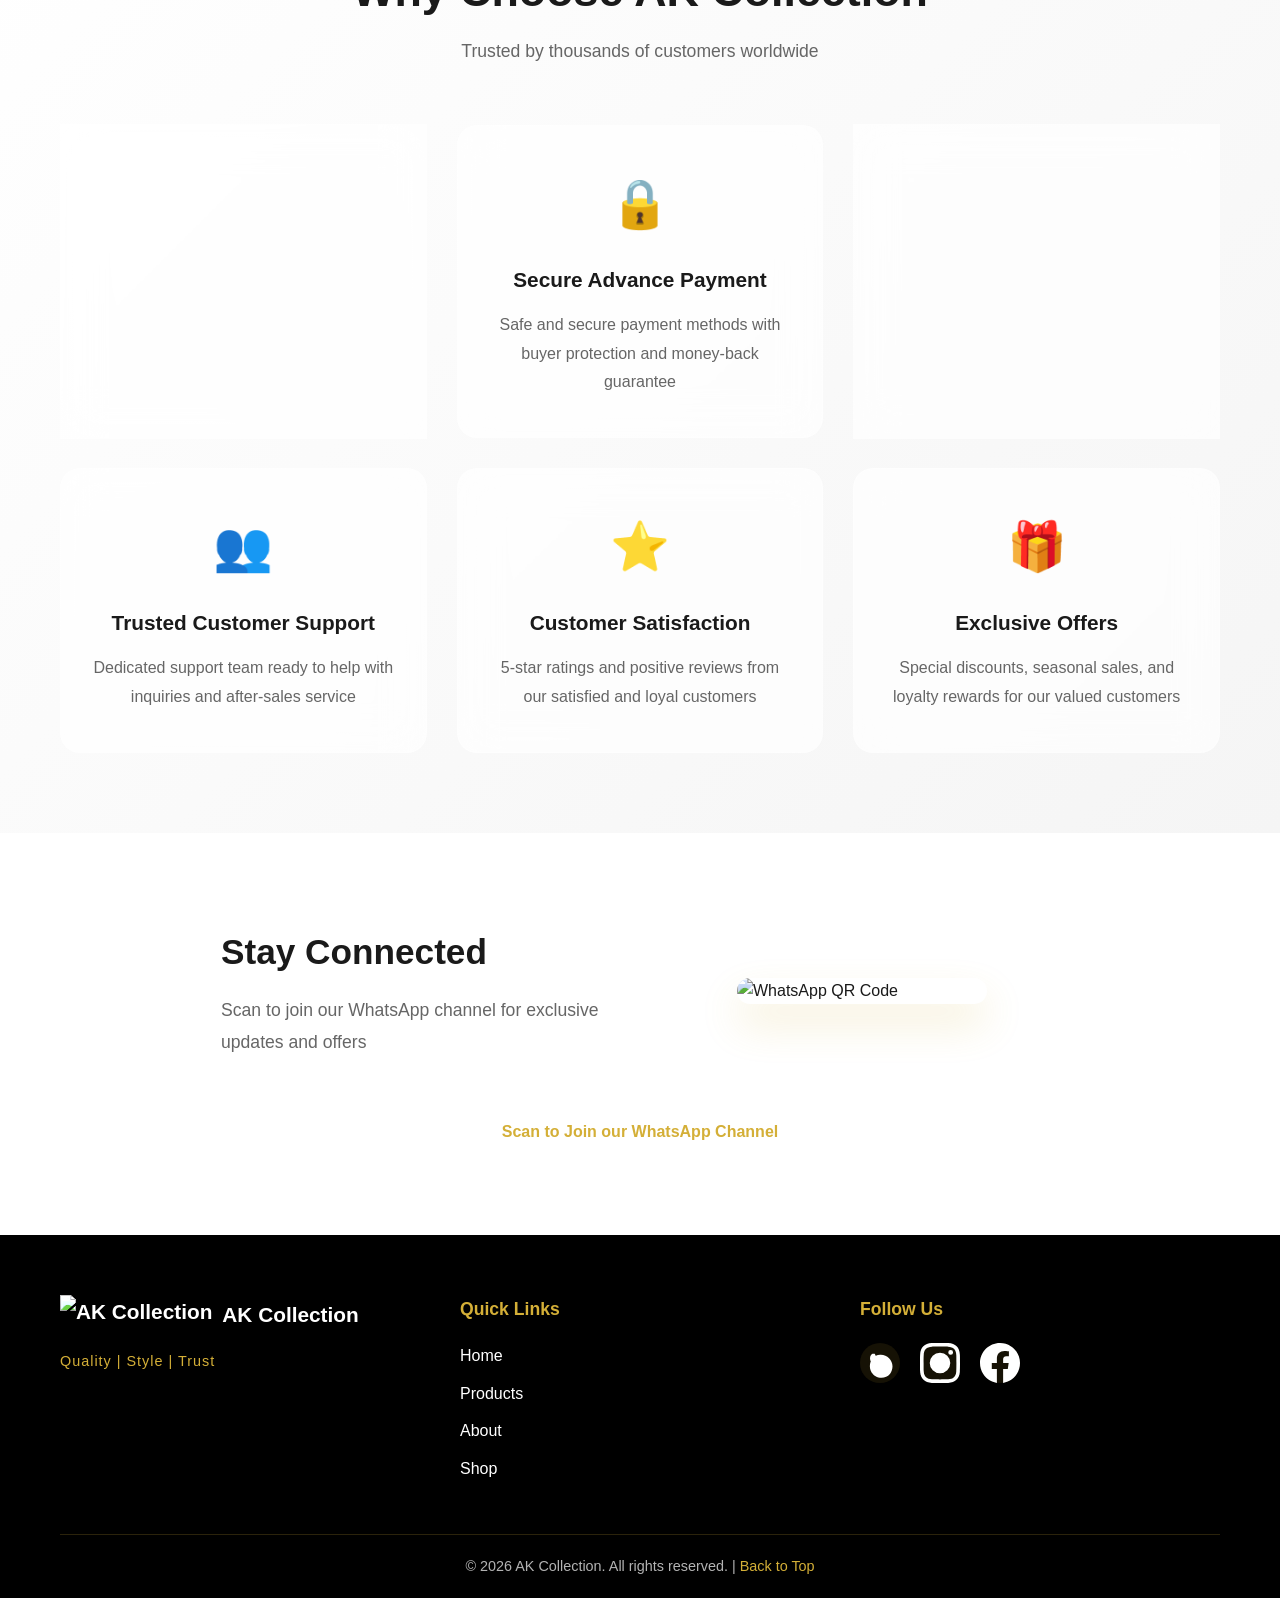
==== commit 8831f130: "Add files via upload" ====
--- a/index.html
+++ b/index.html
@@ -3,41 +3,41 @@
 <head>
     <meta charset="UTF-8">
     <meta name="viewport" content="width=device-width, initial-scale=1.0">
-    <meta name="description" content="AKCollection - Premium Quality Handbags | Style, Trust, Quality | Discover our exclusive collection">
-    <meta name="keywords" content="AKCollection, handbags, luxury, premium quality, fashion">
-    <meta name="author" content="AKCollection">
+    <meta name="description" content="AK Collection - Quality Accessories, Gadgets, Organizers | Style, Trust, Quality | Discover our exclusive collection">
+    <meta name="keywords" content="AK Collection, accessories, gadgets, organizers, kitchen essentials, trendy products">
+    <meta name="author" content="AK Collection">
     <meta name="theme-color" content="#ffffff">
     
     <!-- Open Graph Tags -->
     <meta property="og:type" content="website">
-    <meta property="og:title" content="AKCollection - Quality | Style | Trust">
-    <meta property="og:description" content="Premium Quality Handbags with Secure Payment & Fast Dispatch">
+    <meta property="og:title" content="AK Collection - Quality | Style | Trust">
+    <meta property="og:description" content="Quality Accessories, Gadgets, Organizers & Kitchen Essentials with Secure Payment & Fast Dispatch">
     <meta property="og:url" content="https://astore.pk">
-    <meta property="og:image" content="IMG_20260501_005427_314.webp">
+    <meta property="og:image" content="assets/IMG_20260501_005427_314.webp">
     
     <!-- Favicon -->
-    <link rel="icon" type="image/webp" href="IMG_20260501_005427_314.webp">
-    <link rel="apple-touch-icon" href="IMG_20260501_005427_314.webp">
+    <link rel="icon" type="image/webp" href="assets/IMG_20260501_005427_314.webp">
+    <link rel="apple-touch-icon" href="assets/IMG_20260501_005427_314.webp">
     
     <!-- PWA Manifest -->
     <link rel="manifest" href="manifest.json">
     
-    <title>AKCollection | Premium Handbags | Quality | Style | Trust</title>
+    <title>AK Collection | Quality Accessories & Gadgets | Quality | Style | Trust</title>
     <link rel="stylesheet" href="style.css">
 </head>
 <body>
     <!-- Loading Animation -->
     <div class="loading-screen" id="loadingScreen">
         <div class="loading-spinner"></div>
-        <p class="loading-text">AKCollection</p>
+        <p class="loading-text">AK Collection</p>
     </div>
 
     <!-- Navigation -->
     <nav class="navbar" id="navbar">
         <div class="nav-container">
             <div class="nav-logo">
-                <img src="IMG_20260501_005427_314.webp" alt="AKCollection Logo" class="logo-img">
-                <span>AKCollection</span>
+                <img src="assets/IMG_20260501_005427_314.webp" alt="AK Collection Logo" class="logo-img">
+                <span>AK Collection</span>
             </div>
             <div class="nav-toggle" id="navToggle">
                 <span></span>
@@ -62,11 +62,11 @@
     <section class="hero" id="hero">
         <div class="hero-content">
             <div class="hero-logo-container">
-                <img src="IMG_20260501_005427_314.webp" alt="AKCollection" class="hero-logo">
-            </div>
-            <h1 class="hero-headline">AKCollection</h1>
+                <img src="assets/IMG_20260501_005427_314.webp" alt="AK Collection" class="hero-logo">
+            </div>
+            <h1 class="hero-headline">AK Collection</h1>
             <p class="hero-tagline">Quality | Style | Trust</p>
-            <p class="hero-description">Discover our exclusive collection of premium handbags crafted with perfection</p>
+            <p class="hero-description">Discover our exclusive collection of quality accessories, gadgets, organizers, kitchen essentials and trendy products crafted with perfection</p>
             <a href="#products" class="btn btn-primary">Explore Now</a>
         </div>
         <div class="hero-background">
@@ -82,20 +82,6 @@
             <p class="section-subtitle">Follow our journey and stay updated</p>
             
             <div class="links-grid">
-
-                <a href="products.html" class="link-card glass-card">
-    <div class="link-icon" style="background: linear-gradient(135deg, #D4AF37, #FFD700); color:#000;">
-        <svg viewBox="0 0 24 24" fill="currentColor">
-            <path d="M7 4h-2v2h2v12h12v-2h2v4H3V4h4zm2 2h12v12H9V6zm2 2v2h8V8h-8zm0 4v2h6v-2h-6z"/>
-        </svg>
-    </div>
-
-    <h3>🛍️ AKCollection Products</h3>
-
-    <p>Browse our latest products & order instantly on WhatsApp.</p>
-</a>
-                
-                
                 <!-- WhatsApp Channel -->
                 <a href="https://whatsapp.com/channel/0029VbAqLRTKmCPQMVyYrg1t" target="_blank" rel="noopener noreferrer" class="link-card glass-card">
                     <div class="link-icon whatsapp-icon">
@@ -186,46 +172,86 @@
     </section>
 
     <!-- Featured Products Section -->
-    
-                <section class="featured-products">
-    <div class="container">
-
-        <div class="section-header">
-            <h2>🛍️ AKCollection Products</h2>
-            <p>Browse our latest products and order directly on WhatsApp.</p>
-        </div>
-
-        <div class="glass-card" style="text-align:center;padding:40px;border-radius:20px;">
-
-            <h2 style="font-size:36px;color:#D4AF37;">
-                View Our Products
-            </h2>
-
-            <p style="font-size:18px; margin-bottom:30px;">
-                Explore our latest promotional products with prices and place your order instantly on WhatsApp.
-            </p>
-
-            <a href="products.html"
-               class="btn btn-primary btn-large">
-                🛍️ Browse Products
-            </a>
-
-        </div>
-
-    </div>
-</section>
-
-    <!-- Why Choose AKCollection -->
+    <section class="products-section" id="products">
+        <div class="container">
+            <h2 class="section-title">Featured Collection</h2>
+            <p class="section-subtitle">Handpicked premium pieces for you</p>
+            
+            <div class="products-grid">
+                <!-- Product 1 -->
+                <div class="product-card glass-card">
+                    <div class="product-image">
+                        <img src="https://images.unsplash.com/photo-1491553895911-0055eca6402d?w=400&h=400&fit=crop" alt="Premium Accessories" loading="lazy">
+                        <div class="product-overlay">
+                            <button class="btn btn-small">View Details</button>
+                        </div>
+                    </div>
+                    <div class="product-info">
+                        <h3>Premium Accessories</h3>
+                        <p class="product-price">Quality Guaranteed</p>
+                    </div>
+                </div>
+
+                <!-- Product 2 -->
+                <div class="product-card glass-card">
+                    <div class="product-image">
+                        <img src="https://images.unsplash.com/photo-1505740420928-5e560c06d30e?w=400&h=400&fit=crop" alt="Smart Gadgets" loading="lazy">
+                        <div class="product-overlay">
+                            <button class="btn btn-small">View Details</button>
+                        </div>
+                    </div>
+                    <div class="product-info">
+                        <h3>Smart Gadgets</h3>
+                        <p class="product-price">Quality Guaranteed</p>
+                    </div>
+                </div>
+
+                <!-- Product 3 -->
+                <div class="product-card glass-card">
+                    <div class="product-image">
+                        <img src="https://images.unsplash.com/photo-1555041469-a586c61ea9bc?w=400&h=400&fit=crop" alt="Organizers" loading="lazy">
+                        <div class="product-overlay">
+                            <button class="btn btn-small">View Details</button>
+                        </div>
+                    </div>
+                    <div class="product-info">
+                        <h3>Smart Organizers</h3>
+                        <p class="product-price">Quality Guaranteed</p>
+                    </div>
+                </div>
+
+                <!-- Product 4 -->
+                <div class="product-card glass-card">
+                    <div class="product-image">
+                        <img src="https://images.unsplash.com/photo-1607082348824-0a96f2a4b9da?w=400&h=400&fit=crop" alt="Kitchen Essentials" loading="lazy">
+                        <div class="product-overlay">
+                            <button class="btn btn-small">View Details</button>
+                        </div>
+                    </div>
+                    <div class="product-info">
+                        <h3>Kitchen Essentials</h3>
+                        <p class="product-price">Quality Guaranteed</p>
+                    </div>
+                </div>
+            </div>
+
+            <div class="view-all-container">
+                <a href="https://www.astore.pk" target="_blank" rel="noopener noreferrer" class="btn btn-primary btn-large">View All Products</a>
+            </div>
+        </div>
+    </section>
+
+    <!-- Why Choose AK Collection -->
     <section class="why-section" id="why">
         <div class="container">
-            <h2 class="section-title">Why Choose AKCollection</h2>
+            <h2 class="section-title">Why Choose AK Collection</h2>
             <p class="section-subtitle">Trusted by thousands of customers worldwide</p>
             
             <div class="why-grid">
                 <div class="why-card glass-card">
                     <div class="why-icon">💎</div>
                     <h3>Premium Quality Products</h3>
-                    <p>Carefully curated and crafted handbags with finest materials and attention to detail</p>
+                    <p>Carefully curated and crafted products with finest materials and attention to detail</p>
                 </div>
 
                 <div class="why-card glass-card">
@@ -237,7 +263,7 @@
                 <div class="why-card glass-card">
                     <div class="why-icon">⚡</div>
                     <h3>Fast Dispatch</h3>
-                    <p>Quick order processing and prompt shipment to get your favorite bags quickly</p>
+                    <p>Quick order processing and prompt shipment to get your products quickly</p>
                 </div>
 
                 <div class="why-card glass-card">
@@ -283,8 +309,8 @@
             <div class="footer-content">
                 <div class="footer-section">
                     <div class="footer-logo">
-                        <img src="IMG_20260501_005427_314.webp" alt="AKCollection" class="footer-logo-img">
-                        <span>AKCollection</span>
+                        <img src="assets/IMG_20260501_005427_314.webp" alt="AK Collection" class="footer-logo-img">
+                        <span>AK Collection</span>
                     </div>
                     <p class="footer-tagline">Quality | Style | Trust</p>
                 </div>
@@ -322,7 +348,7 @@
             </div>
 
             <div class="footer-bottom">
-                <p>&copy; 2026 AKCollection. All rights reserved. | <a href="#hero" class="back-to-top-link">Back to Top</a></p>
+                <p>&copy; 2026 AK Collection. All rights reserved. | <a href="#hero" class="back-to-top-link">Back to Top</a></p>
             </div>
         </div>
     </footer>
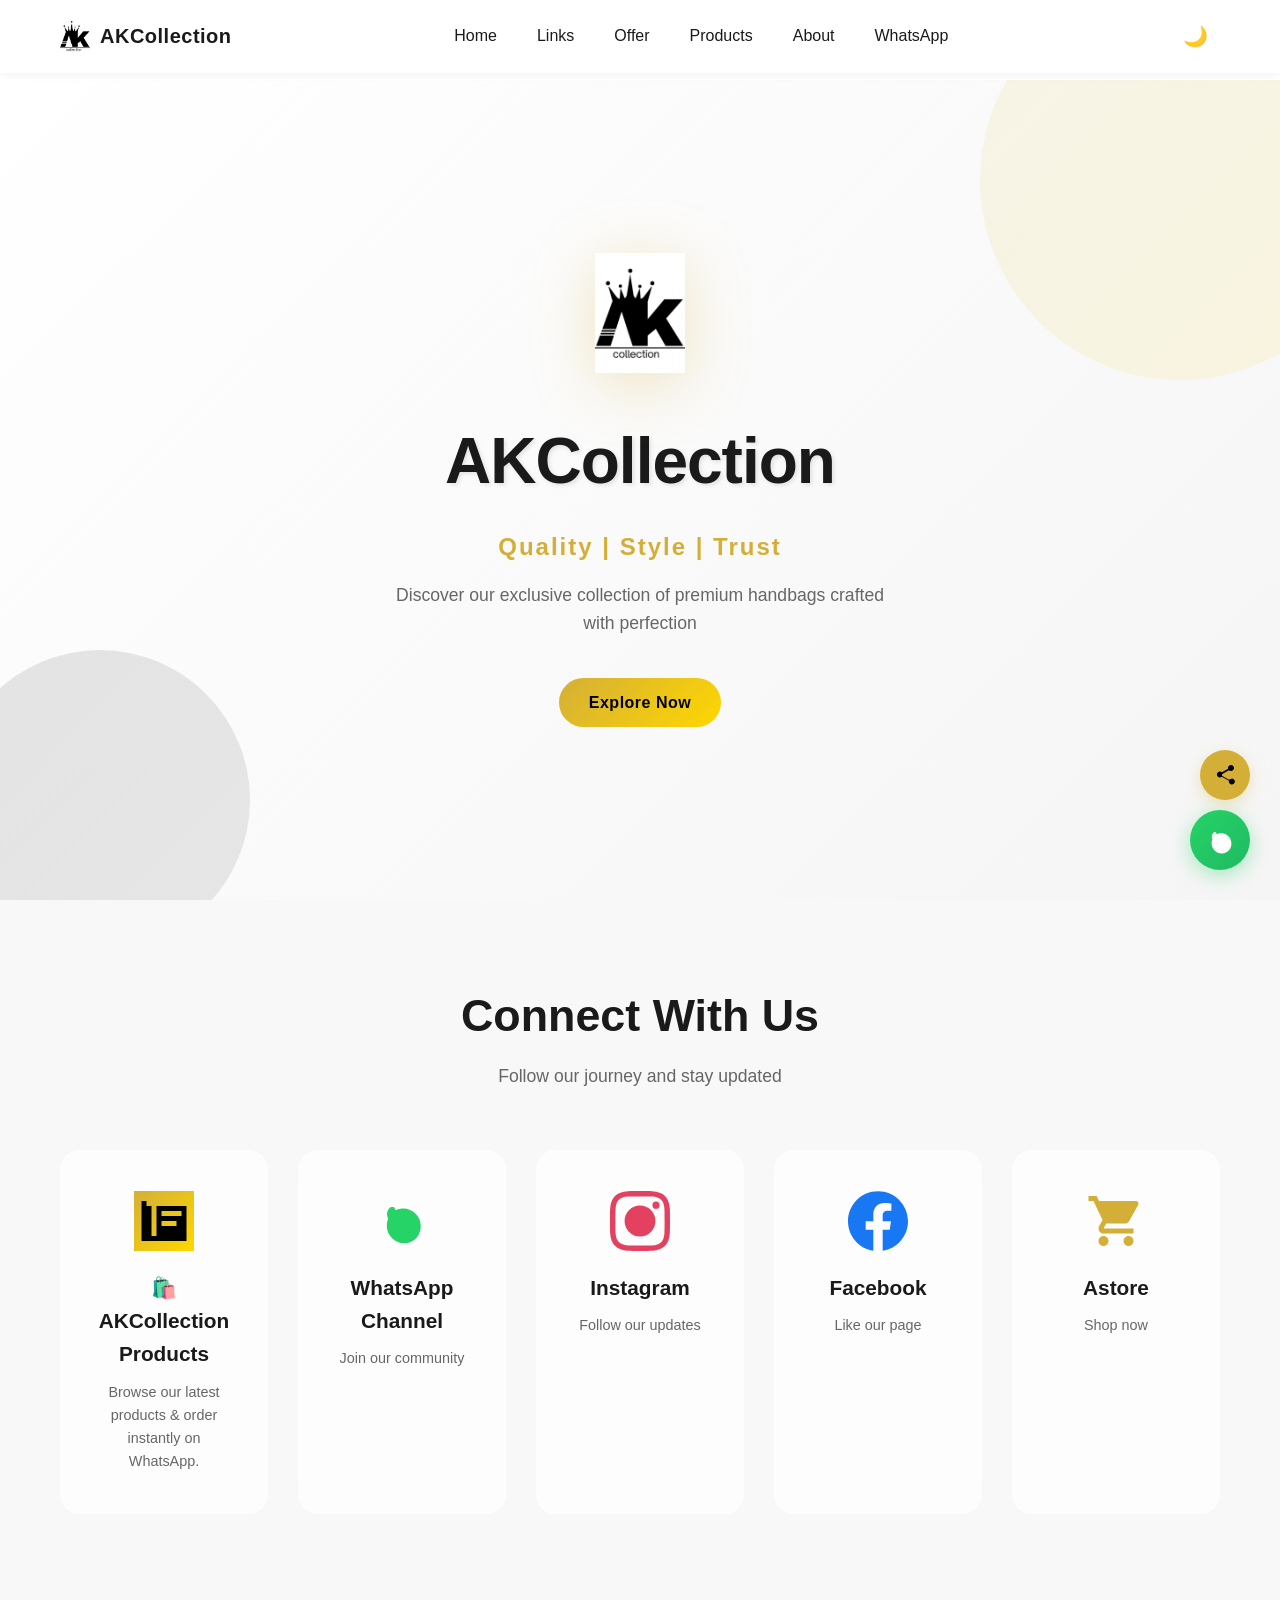
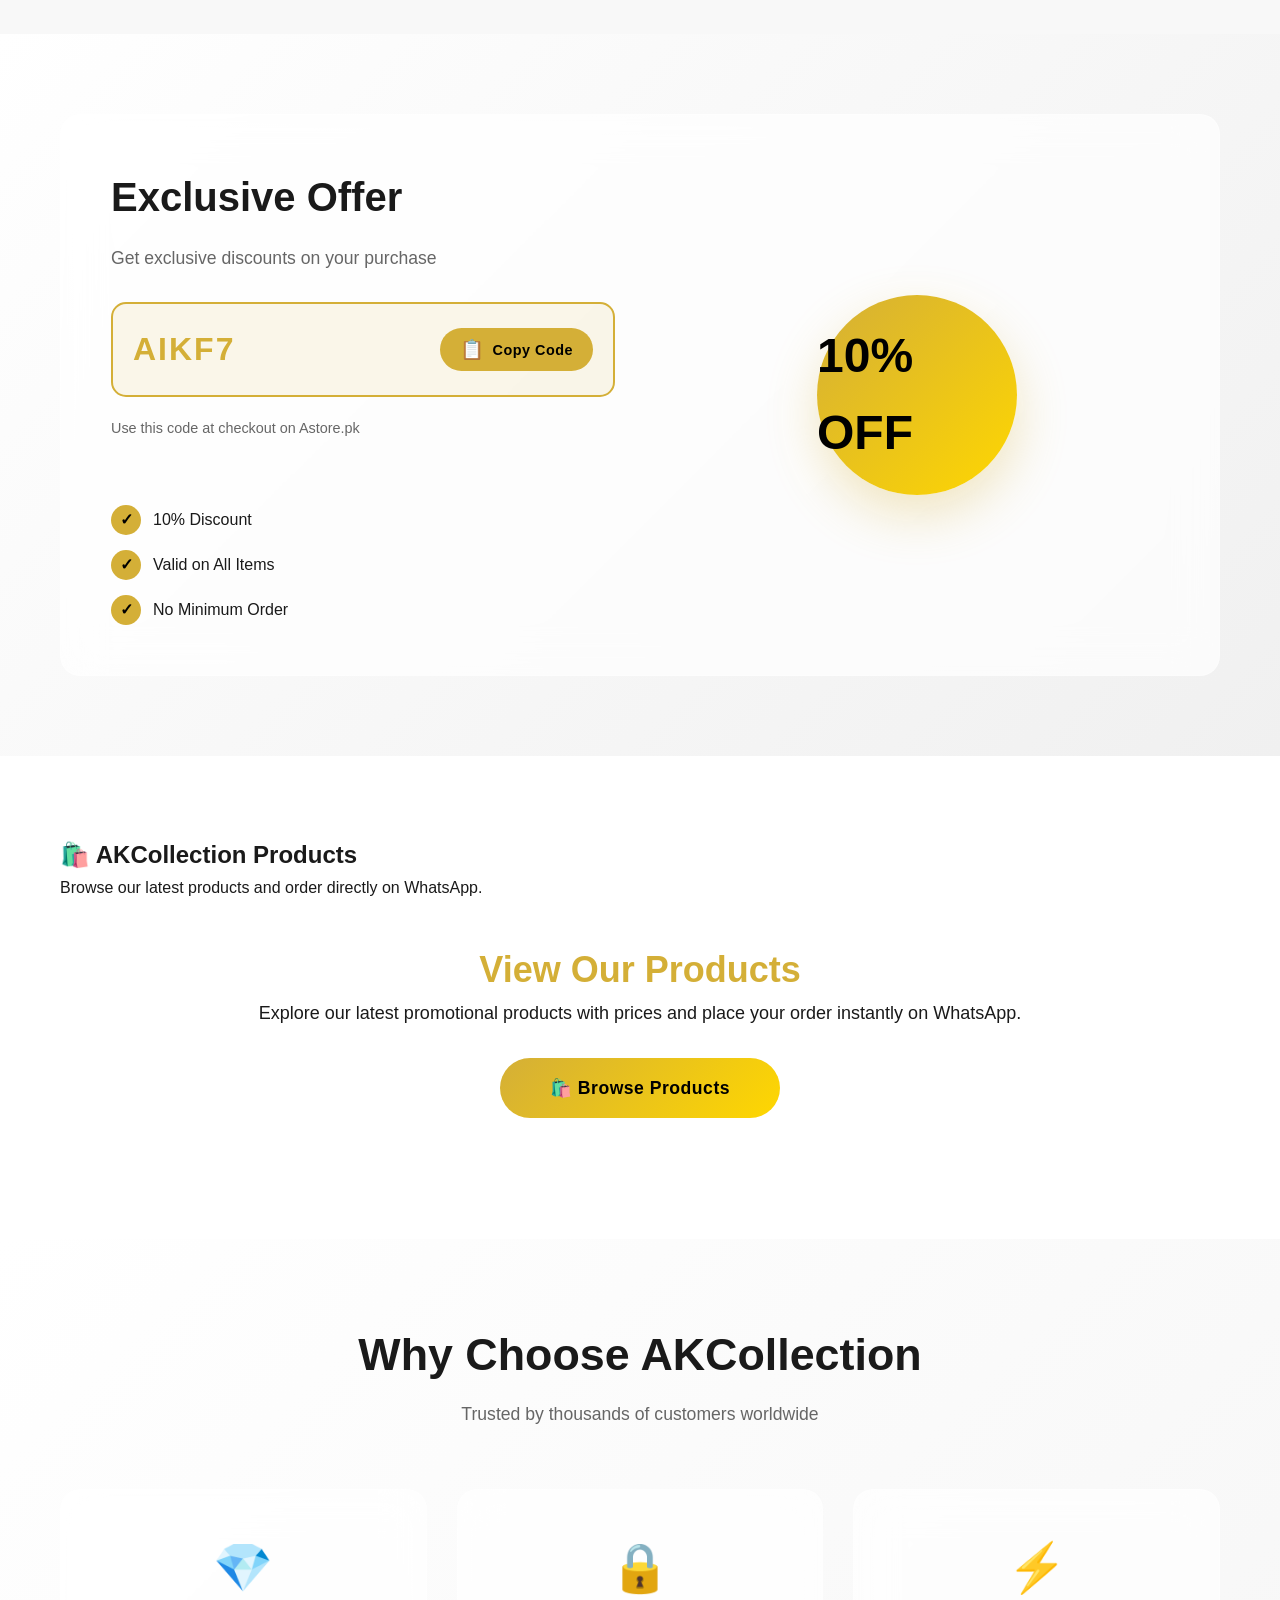
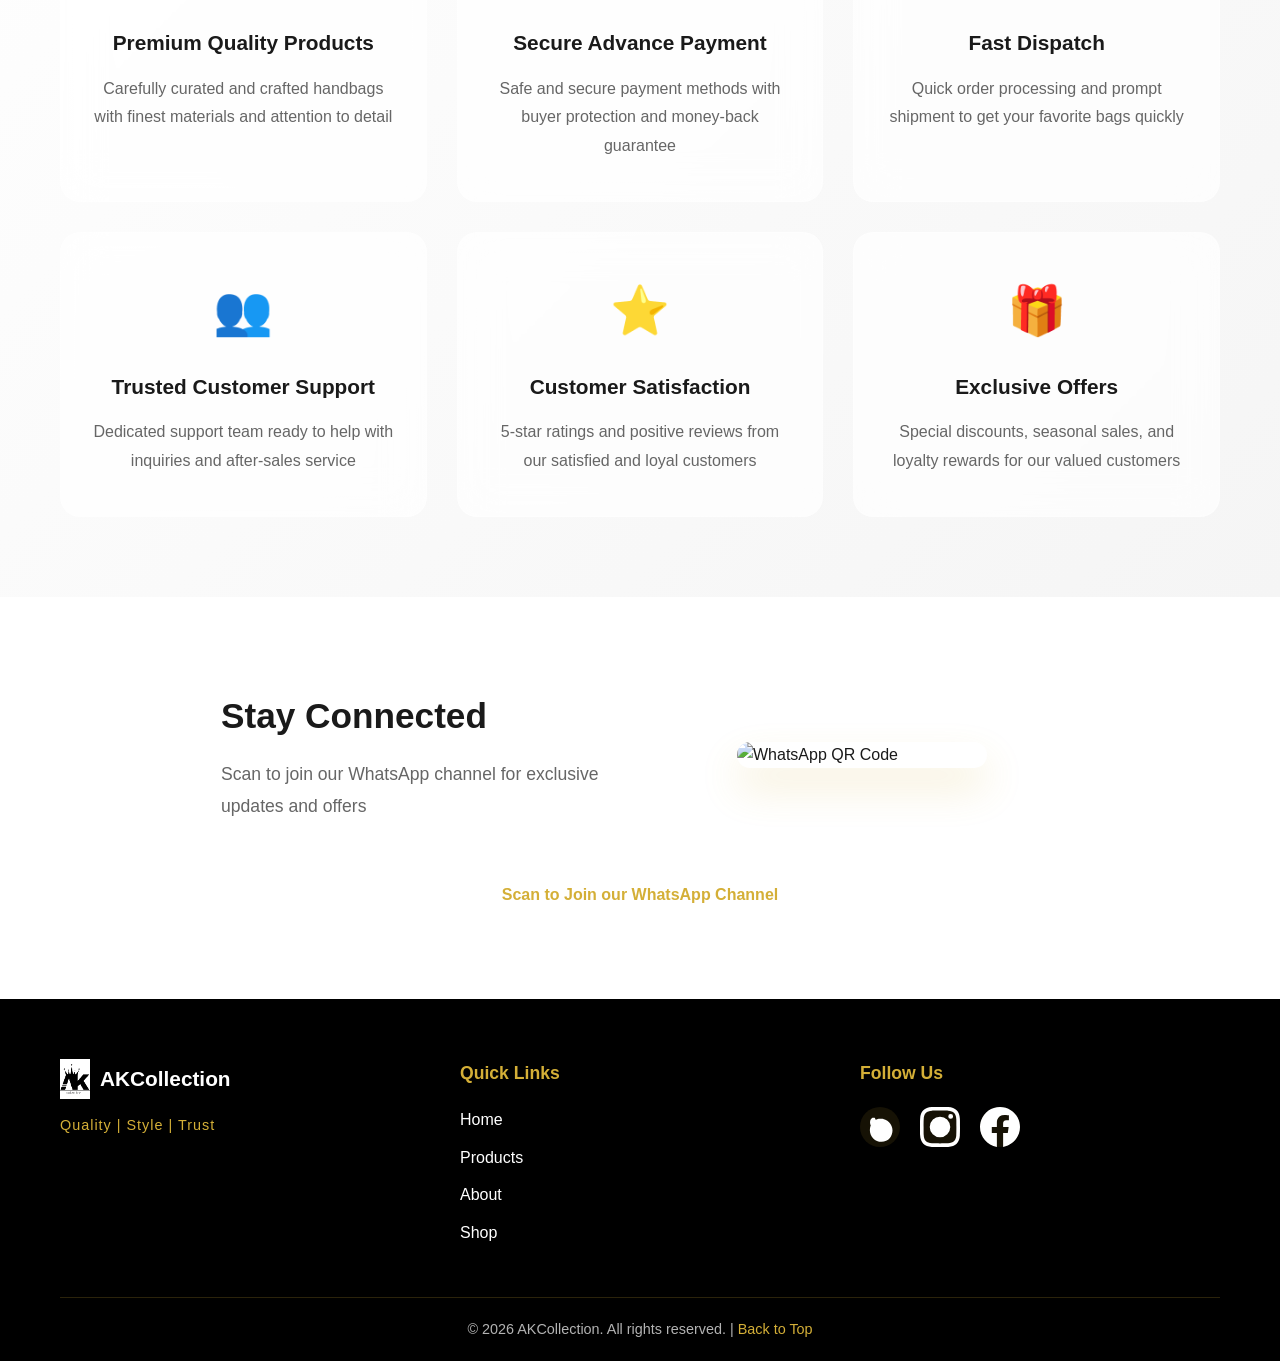
==== commit af833fec: "Add files via upload" ====
--- a/index.html
+++ b/index.html
@@ -3,41 +3,41 @@
 <head>
     <meta charset="UTF-8">
     <meta name="viewport" content="width=device-width, initial-scale=1.0">
-    <meta name="description" content="AK Collection - Quality Accessories, Gadgets, Organizers | Style, Trust, Quality | Discover our exclusive collection">
-    <meta name="keywords" content="AK Collection, accessories, gadgets, organizers, kitchen essentials, trendy products">
-    <meta name="author" content="AK Collection">
+    <meta name="description" content="AKCollection - Premium Quality Handbags | Style, Trust, Quality | Discover our exclusive collection">
+    <meta name="keywords" content="AKCollection, handbags, luxury, premium quality, fashion">
+    <meta name="author" content="AKCollection">
     <meta name="theme-color" content="#ffffff">
     
     <!-- Open Graph Tags -->
     <meta property="og:type" content="website">
-    <meta property="og:title" content="AK Collection - Quality | Style | Trust">
-    <meta property="og:description" content="Quality Accessories, Gadgets, Organizers & Kitchen Essentials with Secure Payment & Fast Dispatch">
+    <meta property="og:title" content="AKCollection - Quality | Style | Trust">
+    <meta property="og:description" content="Premium Quality Handbags with Secure Payment & Fast Dispatch">
     <meta property="og:url" content="https://astore.pk">
-    <meta property="og:image" content="assets/IMG_20260501_005427_314.webp">
+    <meta property="og:image" content="IMG_20260501_005427_314.webp">
     
     <!-- Favicon -->
-    <link rel="icon" type="image/webp" href="assets/IMG_20260501_005427_314.webp">
-    <link rel="apple-touch-icon" href="assets/IMG_20260501_005427_314.webp">
+    <link rel="icon" type="image/webp" href="IMG_20260501_005427_314.webp">
+    <link rel="apple-touch-icon" href="IMG_20260501_005427_314.webp">
     
     <!-- PWA Manifest -->
     <link rel="manifest" href="manifest.json">
     
-    <title>AK Collection | Quality Accessories & Gadgets | Quality | Style | Trust</title>
+    <title>AKCollection | Premium Handbags | Quality | Style | Trust</title>
     <link rel="stylesheet" href="style.css">
 </head>
 <body>
     <!-- Loading Animation -->
     <div class="loading-screen" id="loadingScreen">
         <div class="loading-spinner"></div>
-        <p class="loading-text">AK Collection</p>
+        <p class="loading-text">AKCollection</p>
     </div>
 
     <!-- Navigation -->
     <nav class="navbar" id="navbar">
         <div class="nav-container">
             <div class="nav-logo">
-                <img src="assets/IMG_20260501_005427_314.webp" alt="AK Collection Logo" class="logo-img">
-                <span>AK Collection</span>
+                <img src="IMG_20260501_005427_314.webp" alt="AKCollection Logo" class="logo-img">
+                <span>AKCollection</span>
             </div>
             <div class="nav-toggle" id="navToggle">
                 <span></span>
@@ -62,11 +62,11 @@
     <section class="hero" id="hero">
         <div class="hero-content">
             <div class="hero-logo-container">
-                <img src="assets/IMG_20260501_005427_314.webp" alt="AK Collection" class="hero-logo">
-            </div>
-            <h1 class="hero-headline">AK Collection</h1>
+                <img src="IMG_20260501_005427_314.webp" alt="AKCollection" class="hero-logo">
+            </div>
+            <h1 class="hero-headline">AKCollection</h1>
             <p class="hero-tagline">Quality | Style | Trust</p>
-            <p class="hero-description">Discover our exclusive collection of quality accessories, gadgets, organizers, kitchen essentials and trendy products crafted with perfection</p>
+            <p class="hero-description">Discover our exclusive collection of premium handbags crafted with perfection</p>
             <a href="#products" class="btn btn-primary">Explore Now</a>
         </div>
         <div class="hero-background">
@@ -82,6 +82,20 @@
             <p class="section-subtitle">Follow our journey and stay updated</p>
             
             <div class="links-grid">
+
+                <a href="products.html" class="link-card glass-card">
+    <div class="link-icon" style="background: linear-gradient(135deg, #D4AF37, #FFD700); color:#000;">
+        <svg viewBox="0 0 24 24" fill="currentColor">
+            <path d="M7 4h-2v2h2v12h12v-2h2v4H3V4h4zm2 2h12v12H9V6zm2 2v2h8V8h-8zm0 4v2h6v-2h-6z"/>
+        </svg>
+    </div>
+
+    <h3>🛍️ AKCollection Products</h3>
+
+    <p>Browse our latest products & order instantly on WhatsApp.</p>
+</a>
+                
+                
                 <!-- WhatsApp Channel -->
                 <a href="https://whatsapp.com/channel/0029VbAqLRTKmCPQMVyYrg1t" target="_blank" rel="noopener noreferrer" class="link-card glass-card">
                     <div class="link-icon whatsapp-icon">
@@ -172,86 +186,46 @@
     </section>
 
     <!-- Featured Products Section -->
-    <section class="products-section" id="products">
-        <div class="container">
-            <h2 class="section-title">Featured Collection</h2>
-            <p class="section-subtitle">Handpicked premium pieces for you</p>
-            
-            <div class="products-grid">
-                <!-- Product 1 -->
-                <div class="product-card glass-card">
-                    <div class="product-image">
-                        <img src="https://images.unsplash.com/photo-1491553895911-0055eca6402d?w=400&h=400&fit=crop" alt="Premium Accessories" loading="lazy">
-                        <div class="product-overlay">
-                            <button class="btn btn-small">View Details</button>
-                        </div>
-                    </div>
-                    <div class="product-info">
-                        <h3>Premium Accessories</h3>
-                        <p class="product-price">Quality Guaranteed</p>
-                    </div>
-                </div>
-
-                <!-- Product 2 -->
-                <div class="product-card glass-card">
-                    <div class="product-image">
-                        <img src="https://images.unsplash.com/photo-1505740420928-5e560c06d30e?w=400&h=400&fit=crop" alt="Smart Gadgets" loading="lazy">
-                        <div class="product-overlay">
-                            <button class="btn btn-small">View Details</button>
-                        </div>
-                    </div>
-                    <div class="product-info">
-                        <h3>Smart Gadgets</h3>
-                        <p class="product-price">Quality Guaranteed</p>
-                    </div>
-                </div>
-
-                <!-- Product 3 -->
-                <div class="product-card glass-card">
-                    <div class="product-image">
-                        <img src="https://images.unsplash.com/photo-1555041469-a586c61ea9bc?w=400&h=400&fit=crop" alt="Organizers" loading="lazy">
-                        <div class="product-overlay">
-                            <button class="btn btn-small">View Details</button>
-                        </div>
-                    </div>
-                    <div class="product-info">
-                        <h3>Smart Organizers</h3>
-                        <p class="product-price">Quality Guaranteed</p>
-                    </div>
-                </div>
-
-                <!-- Product 4 -->
-                <div class="product-card glass-card">
-                    <div class="product-image">
-                        <img src="https://images.unsplash.com/photo-1607082348824-0a96f2a4b9da?w=400&h=400&fit=crop" alt="Kitchen Essentials" loading="lazy">
-                        <div class="product-overlay">
-                            <button class="btn btn-small">View Details</button>
-                        </div>
-                    </div>
-                    <div class="product-info">
-                        <h3>Kitchen Essentials</h3>
-                        <p class="product-price">Quality Guaranteed</p>
-                    </div>
-                </div>
-            </div>
-
-            <div class="view-all-container">
-                <a href="https://www.astore.pk" target="_blank" rel="noopener noreferrer" class="btn btn-primary btn-large">View All Products</a>
-            </div>
-        </div>
-    </section>
-
-    <!-- Why Choose AK Collection -->
+    
+                <section class="featured-products">
+    <div class="container">
+
+        <div class="section-header">
+            <h2>🛍️ AKCollection Products</h2>
+            <p>Browse our latest products and order directly on WhatsApp.</p>
+        </div>
+
+        <div class="glass-card" style="text-align:center;padding:40px;border-radius:20px;">
+
+            <h2 style="font-size:36px;color:#D4AF37;">
+                View Our Products
+            </h2>
+
+            <p style="font-size:18px; margin-bottom:30px;">
+                Explore our latest promotional products with prices and place your order instantly on WhatsApp.
+            </p>
+
+            <a href="products.html"
+               class="btn btn-primary btn-large">
+                🛍️ Browse Products
+            </a>
+
+        </div>
+
+    </div>
+</section>
+
+    <!-- Why Choose AKCollection -->
     <section class="why-section" id="why">
         <div class="container">
-            <h2 class="section-title">Why Choose AK Collection</h2>
+            <h2 class="section-title">Why Choose AKCollection</h2>
             <p class="section-subtitle">Trusted by thousands of customers worldwide</p>
             
             <div class="why-grid">
                 <div class="why-card glass-card">
                     <div class="why-icon">💎</div>
                     <h3>Premium Quality Products</h3>
-                    <p>Carefully curated and crafted products with finest materials and attention to detail</p>
+                    <p>Carefully curated and crafted handbags with finest materials and attention to detail</p>
                 </div>
 
                 <div class="why-card glass-card">
@@ -263,7 +237,7 @@
                 <div class="why-card glass-card">
                     <div class="why-icon">⚡</div>
                     <h3>Fast Dispatch</h3>
-                    <p>Quick order processing and prompt shipment to get your products quickly</p>
+                    <p>Quick order processing and prompt shipment to get your favorite bags quickly</p>
                 </div>
 
                 <div class="why-card glass-card">
@@ -309,8 +283,8 @@
             <div class="footer-content">
                 <div class="footer-section">
                     <div class="footer-logo">
-                        <img src="assets/IMG_20260501_005427_314.webp" alt="AK Collection" class="footer-logo-img">
-                        <span>AK Collection</span>
+                        <img src="IMG_20260501_005427_314.webp" alt="AKCollection" class="footer-logo-img">
+                        <span>AKCollection</span>
                     </div>
                     <p class="footer-tagline">Quality | Style | Trust</p>
                 </div>
@@ -348,7 +322,7 @@
             </div>
 
             <div class="footer-bottom">
-                <p>&copy; 2026 AK Collection. All rights reserved. | <a href="#hero" class="back-to-top-link">Back to Top</a></p>
+                <p>&copy; 2026 AKCollection. All rights reserved. | <a href="#hero" class="back-to-top-link">Back to Top</a></p>
             </div>
         </div>
     </footer>
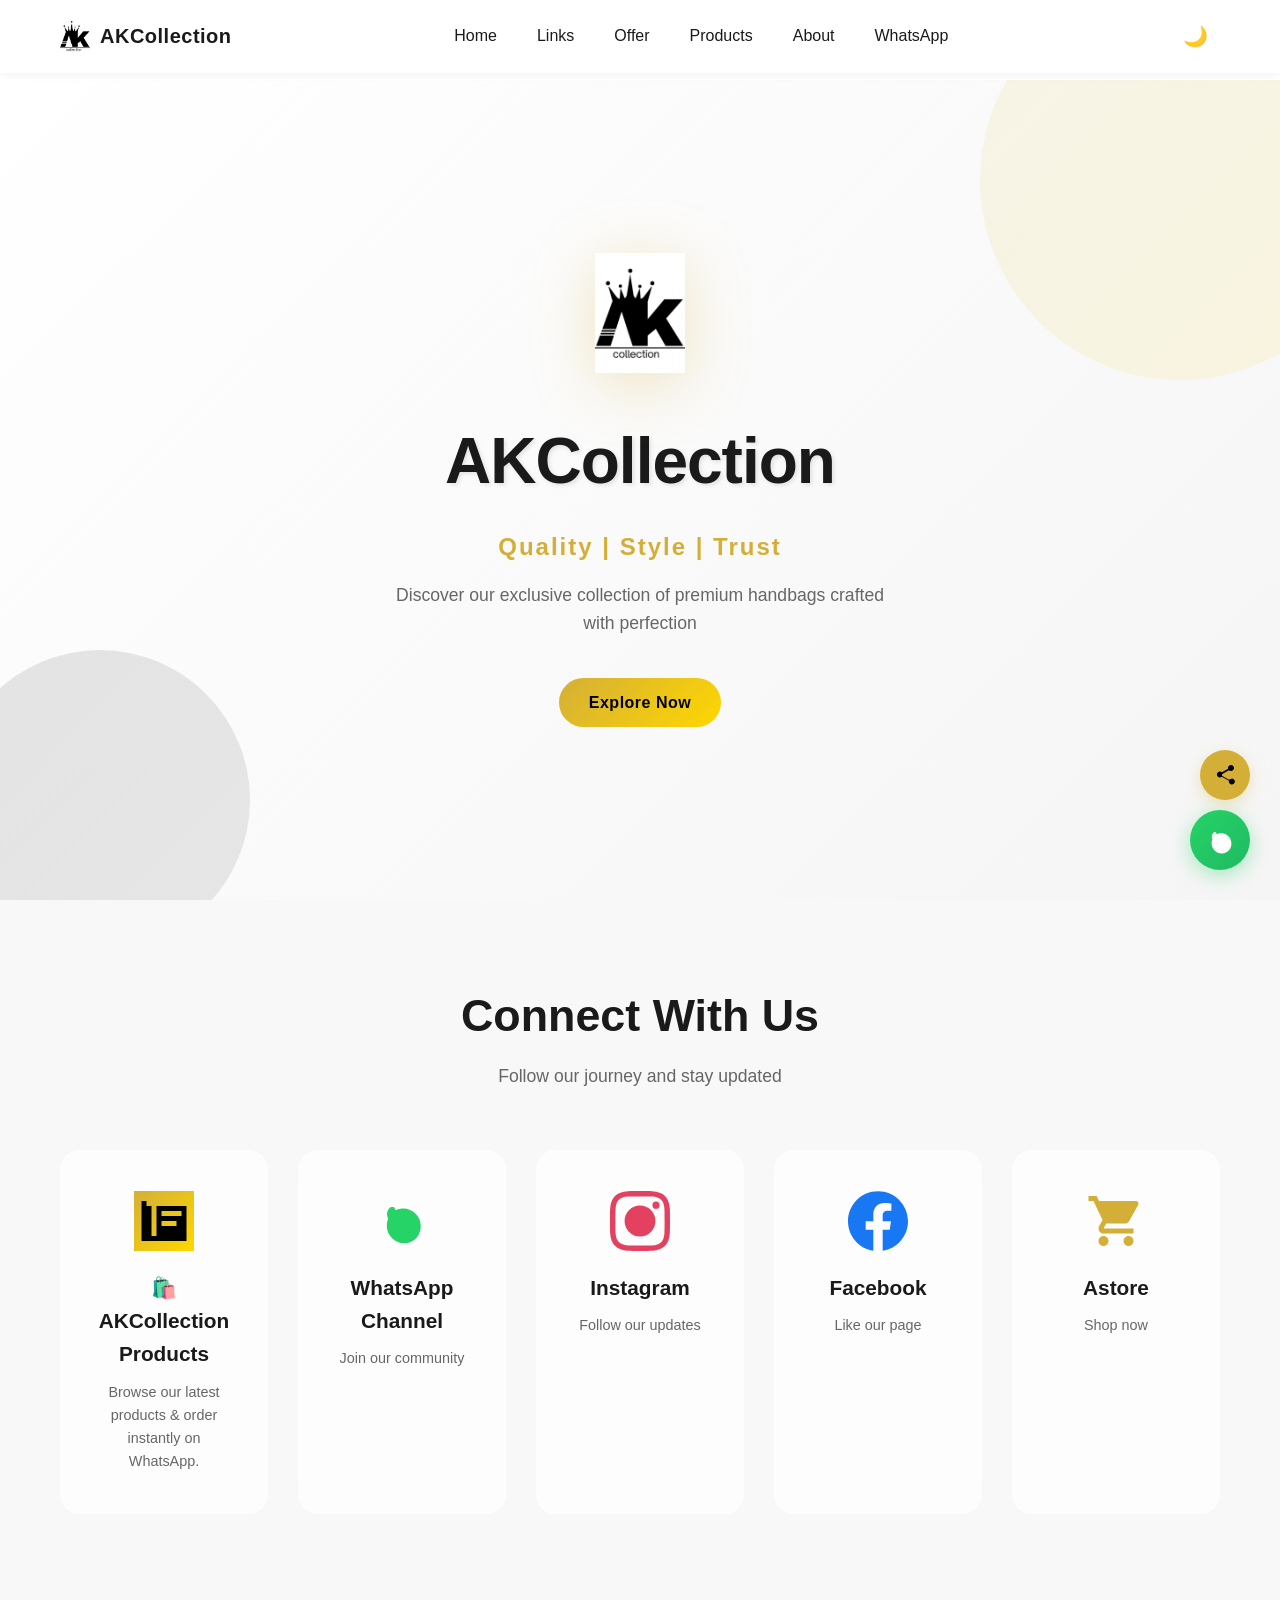
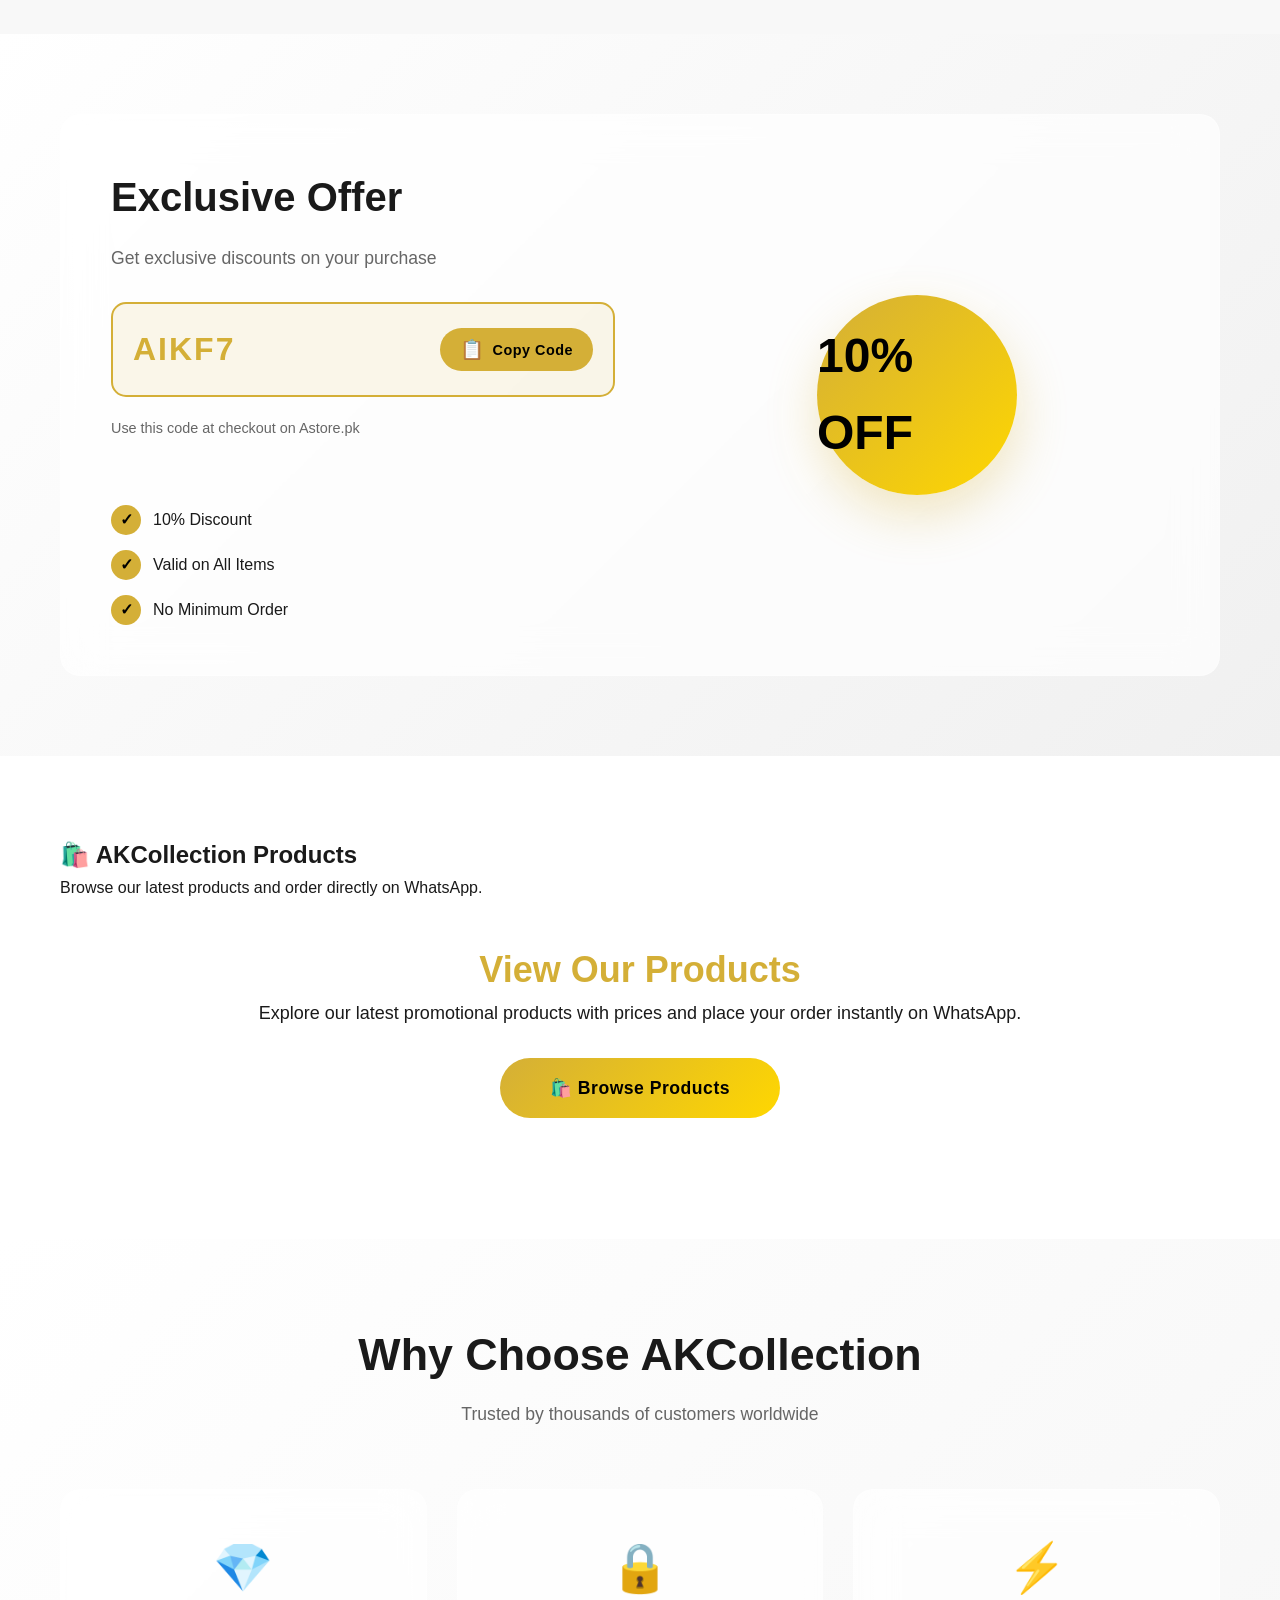
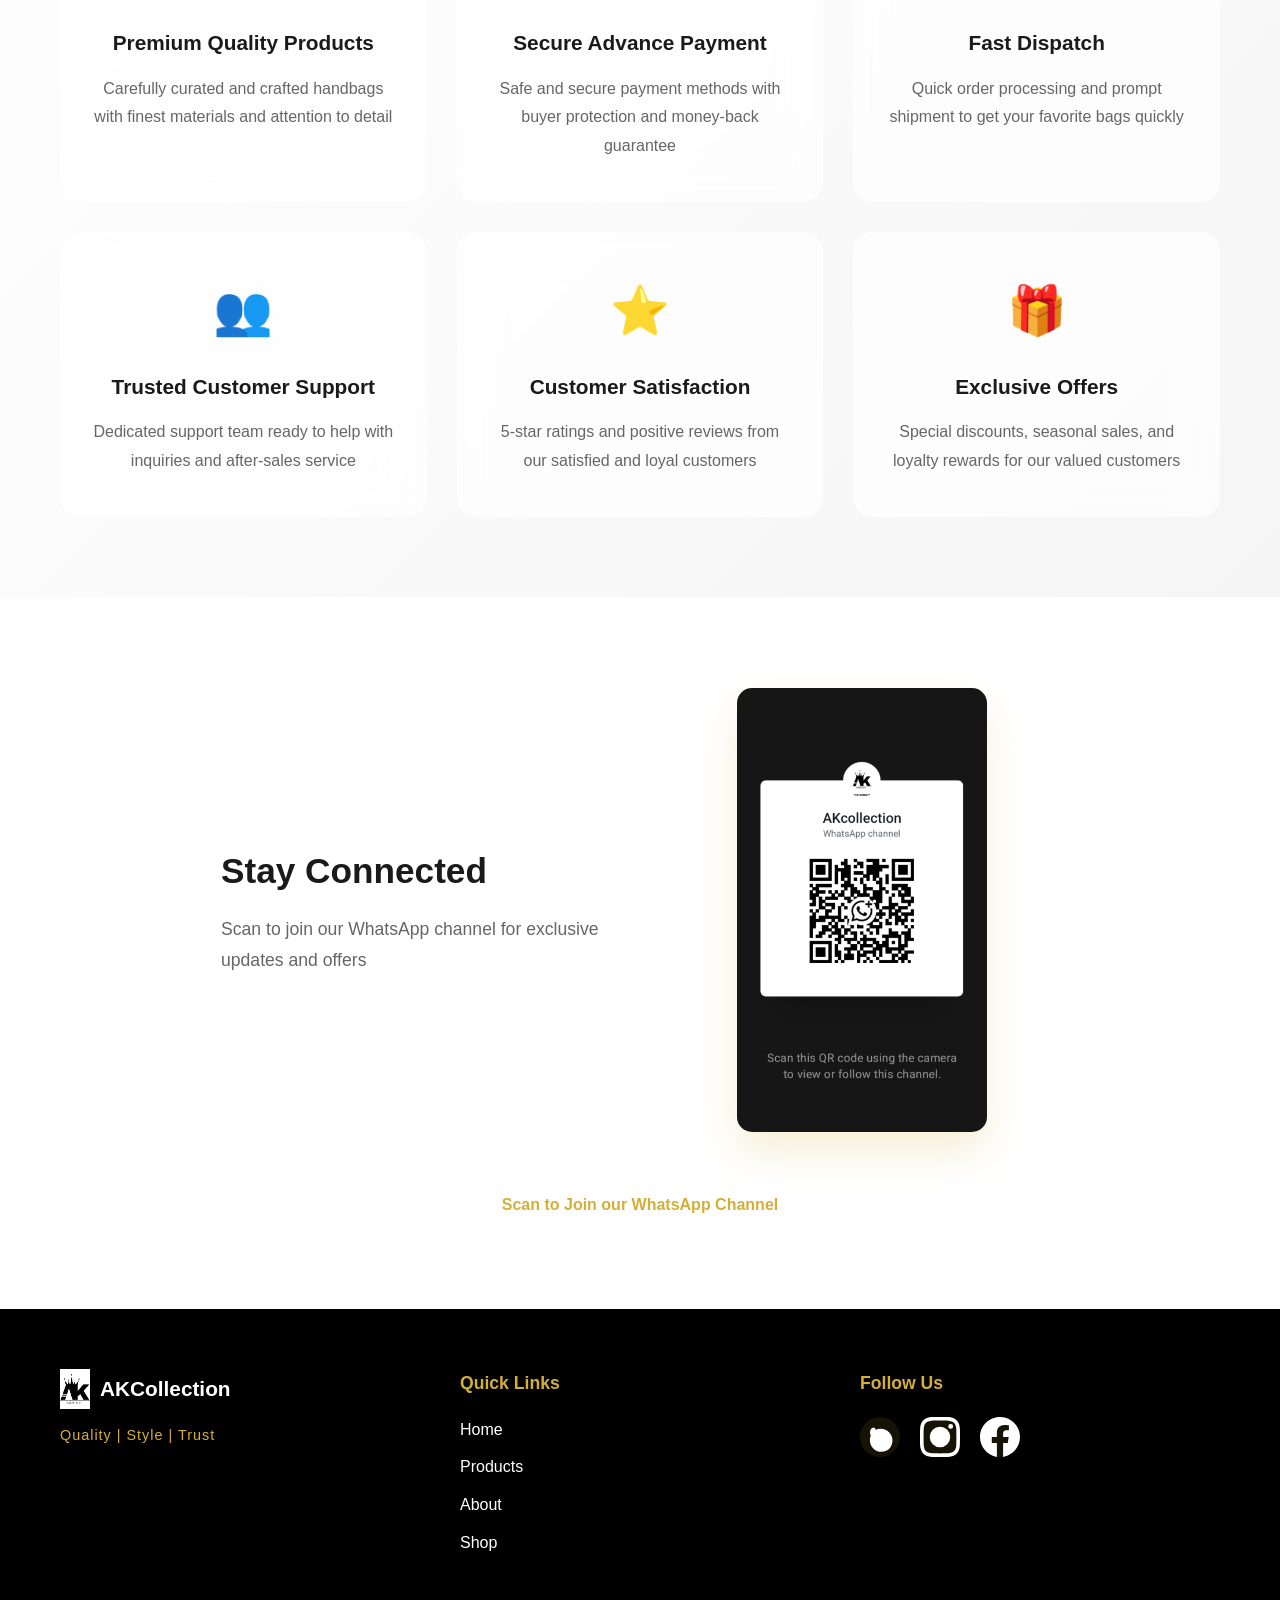
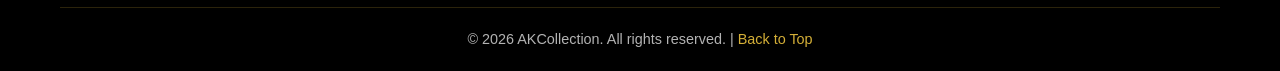
==== commit 8c29fb24: "Update QR code image source path" ====
--- a/index.html
+++ b/index.html
@@ -270,7 +270,7 @@
                     <p>Scan to join our WhatsApp channel for exclusive updates and offers</p>
                 </div>
                 <div class="qr-image">
-                    <img src="assets/file_0000000025c471f8af9db4dd1b2a69bf.png" alt="WhatsApp QR Code" loading="lazy">
+                    <img src="file_0000000025c471f8af9db4dd1b2a69bf.png" alt="WhatsApp QR Code" loading="lazy">
                 </div>
                 <p class="qr-subtitle">Scan to Join our WhatsApp Channel</p>
             </div>
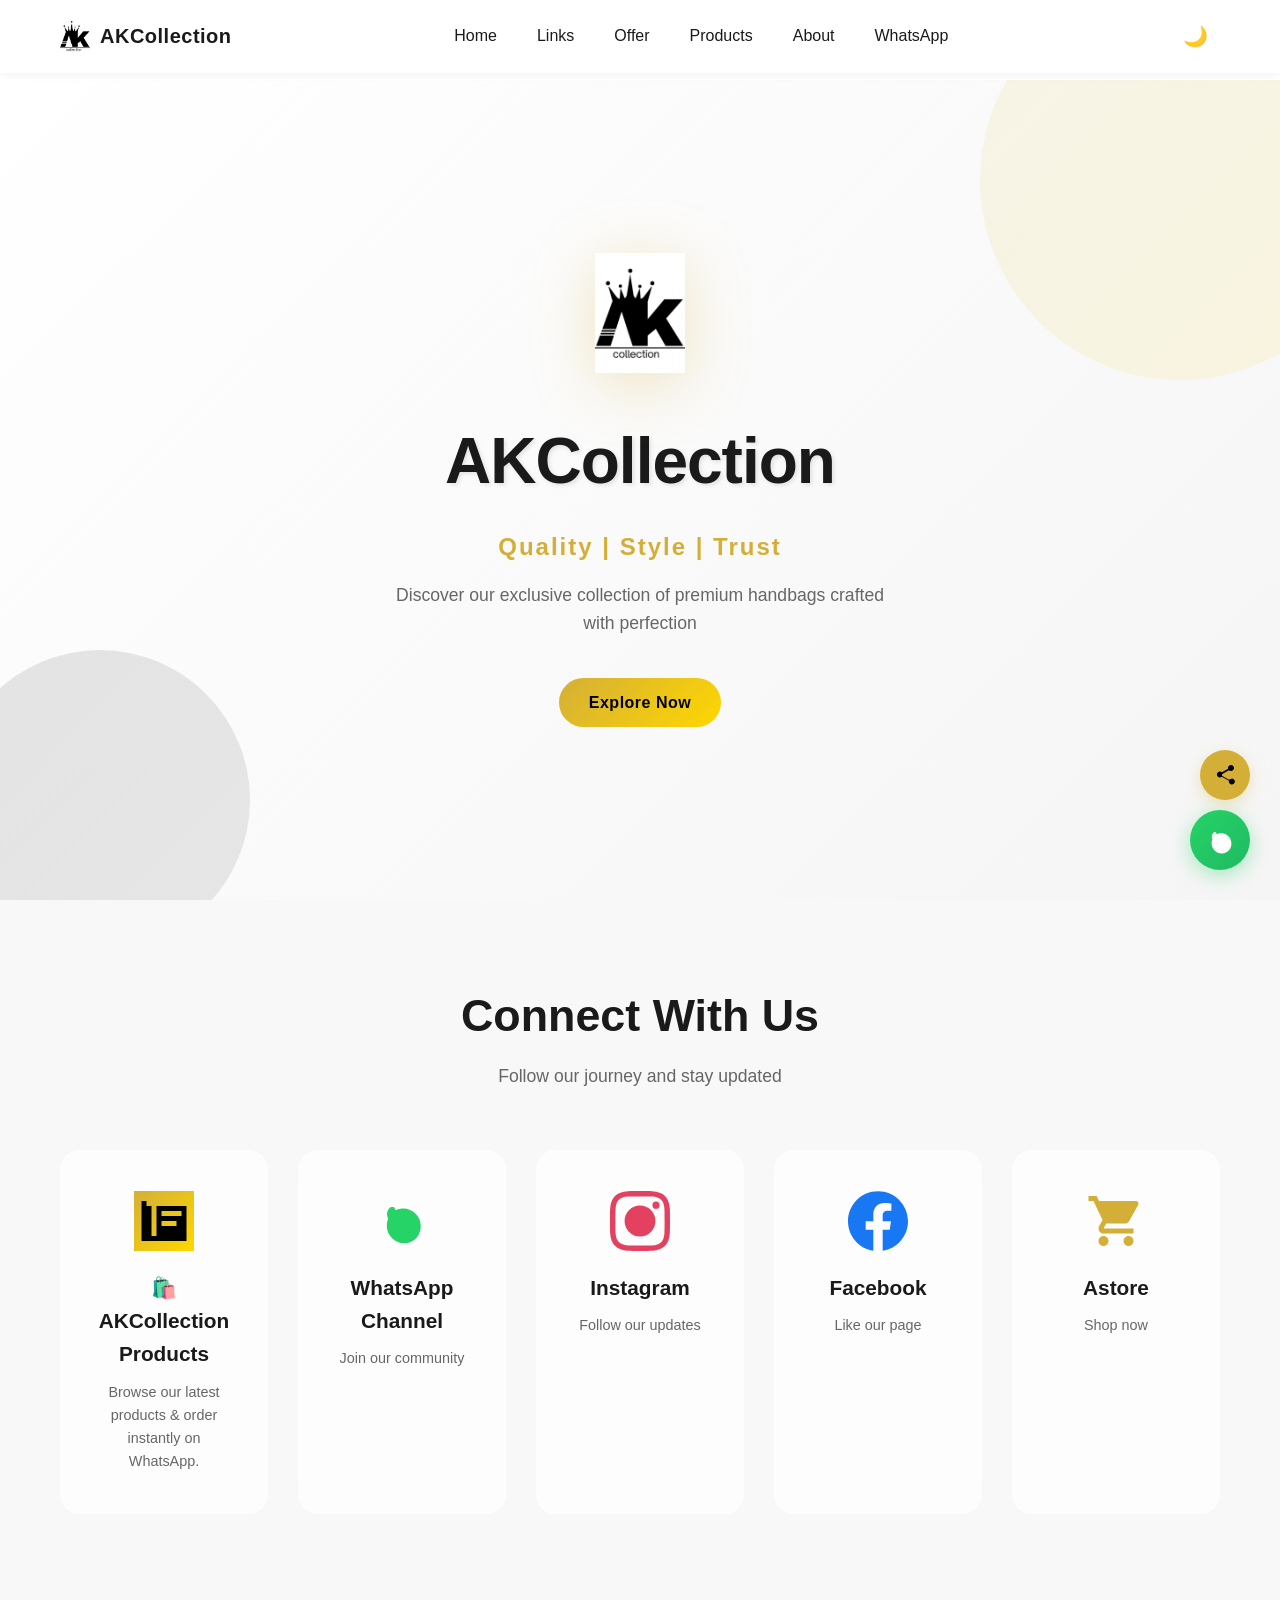
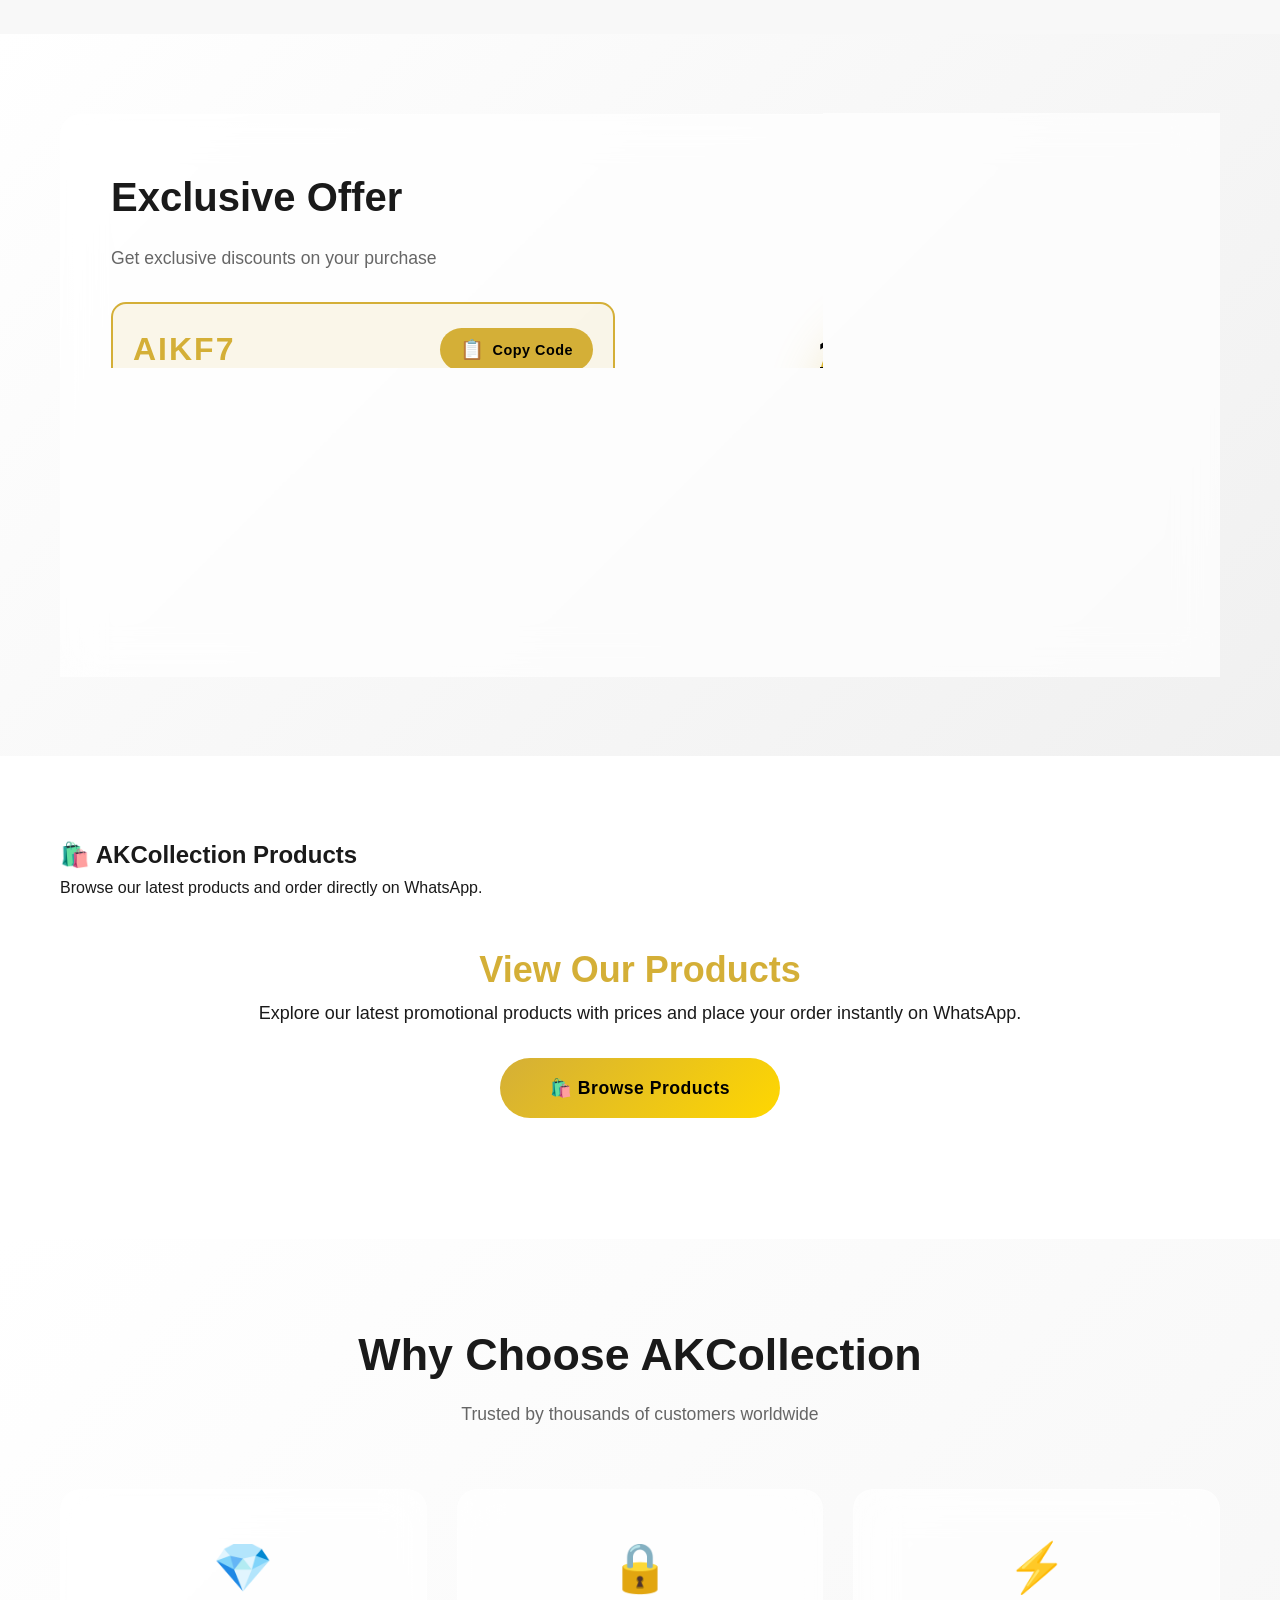
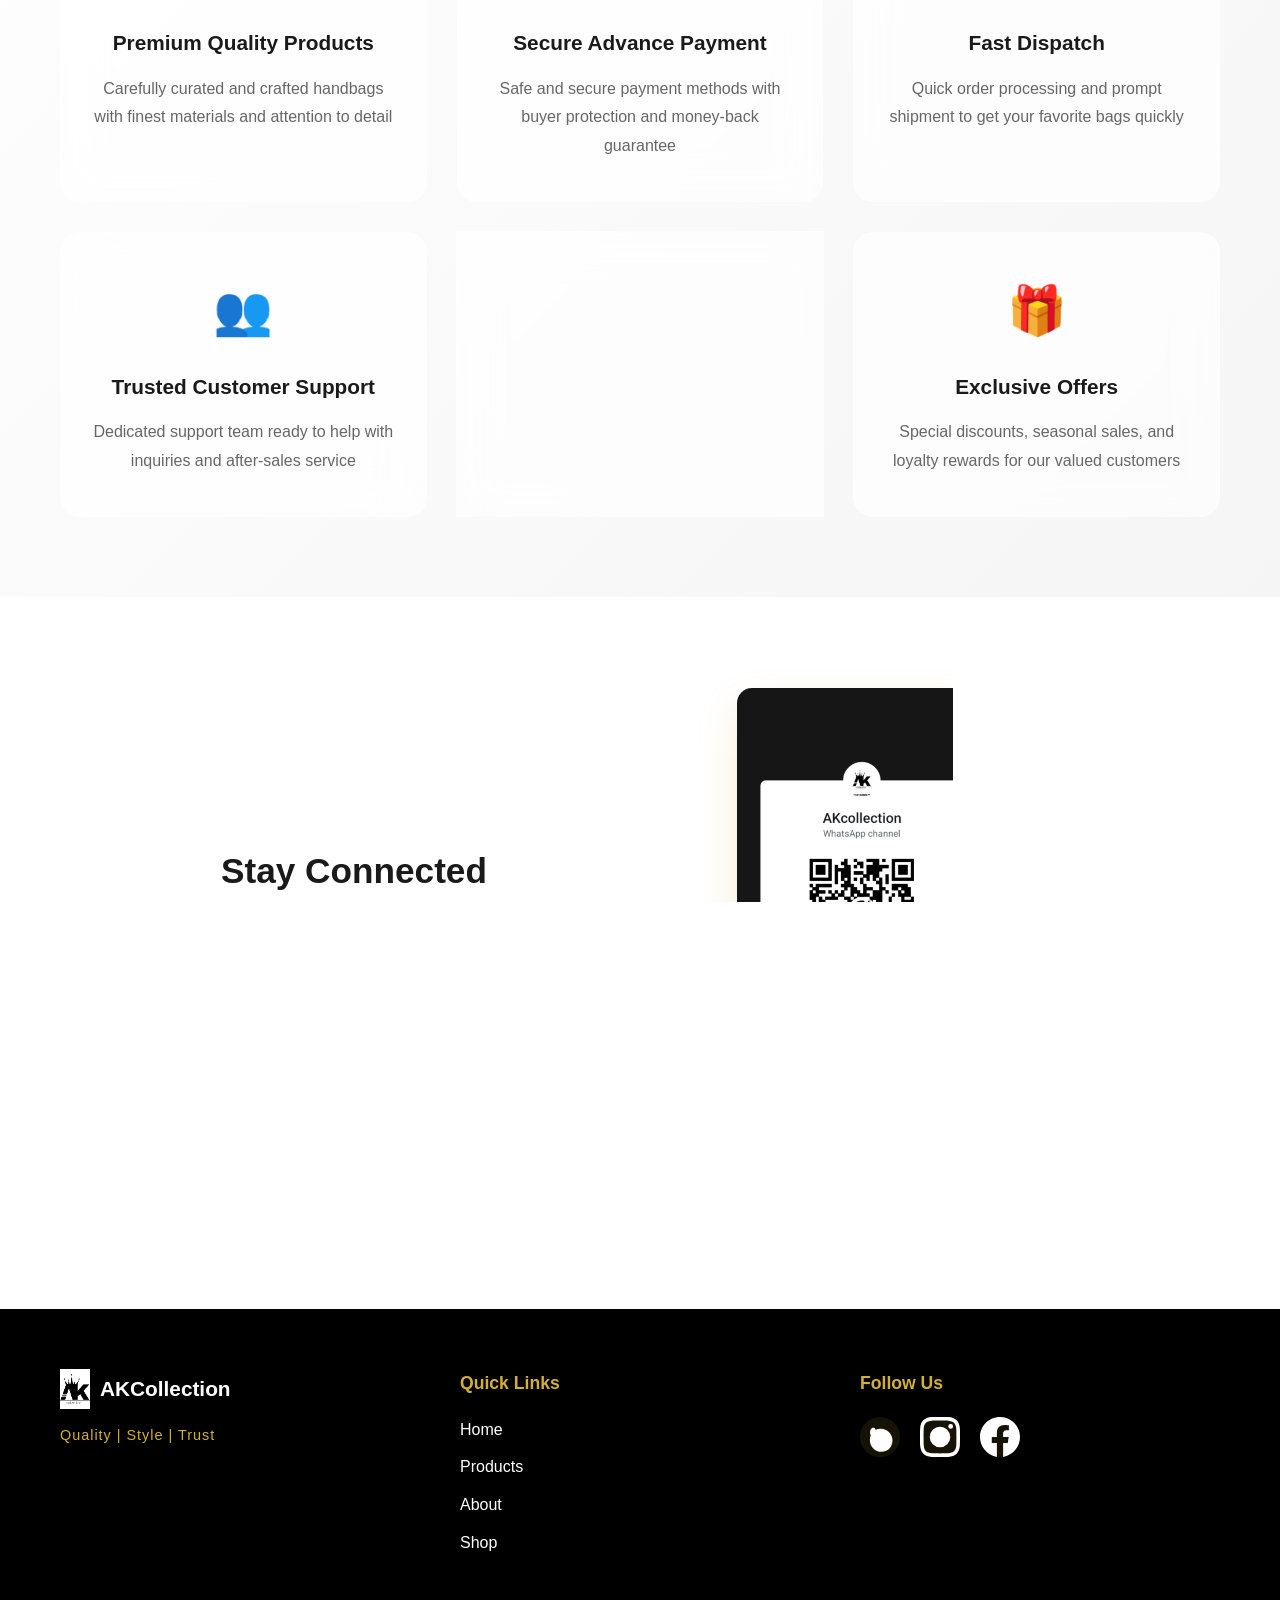
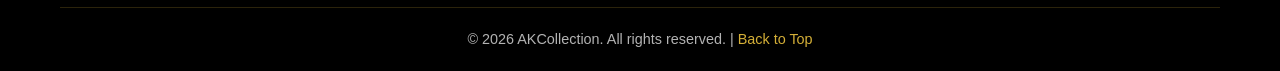
==== commit 2722a204: "Revise meta tags for improved SEO and branding Updated meta description and title for better clarity" ====
--- a/index.html
+++ b/index.html
@@ -3,15 +3,15 @@
 <head>
     <meta charset="UTF-8">
     <meta name="viewport" content="width=device-width, initial-scale=1.0">
-    <meta name="description" content="AKCollection - Premium Quality Handbags | Style, Trust, Quality | Discover our exclusive collection">
-    <meta name="keywords" content="AKCollection, handbags, luxury, premium quality, fashion">
+    <meta name="description" content="AKCollection - Premium Quality, Trust, Affordable price | Discover our exclusive collection">
+    <meta name="keywords" content="AKCollection, Premium quality, Affordable price">
     <meta name="author" content="AKCollection">
     <meta name="theme-color" content="#ffffff">
     
     <!-- Open Graph Tags -->
     <meta property="og:type" content="website">
-    <meta property="og:title" content="AKCollection - Quality | Style | Trust">
-    <meta property="og:description" content="Premium Quality Handbags with Secure Payment & Fast Dispatch">
+    <meta property="og:title" content="AKCollection - Quality | Reasonable | Trust">
+    <meta property="og:description" content="Premium Quality Items with Secure Payment & Fast Dispatch">
     <meta property="og:url" content="https://astore.pk">
     <meta property="og:image" content="IMG_20260501_005427_314.webp">
     
@@ -22,7 +22,7 @@
     <!-- PWA Manifest -->
     <link rel="manifest" href="manifest.json">
     
-    <title>AKCollection | Premium Handbags | Quality | Style | Trust</title>
+    <title>AKCollection | Premium Items | Quality | Affordable | Trust</title>
     <link rel="stylesheet" href="style.css">
 </head>
 <body>
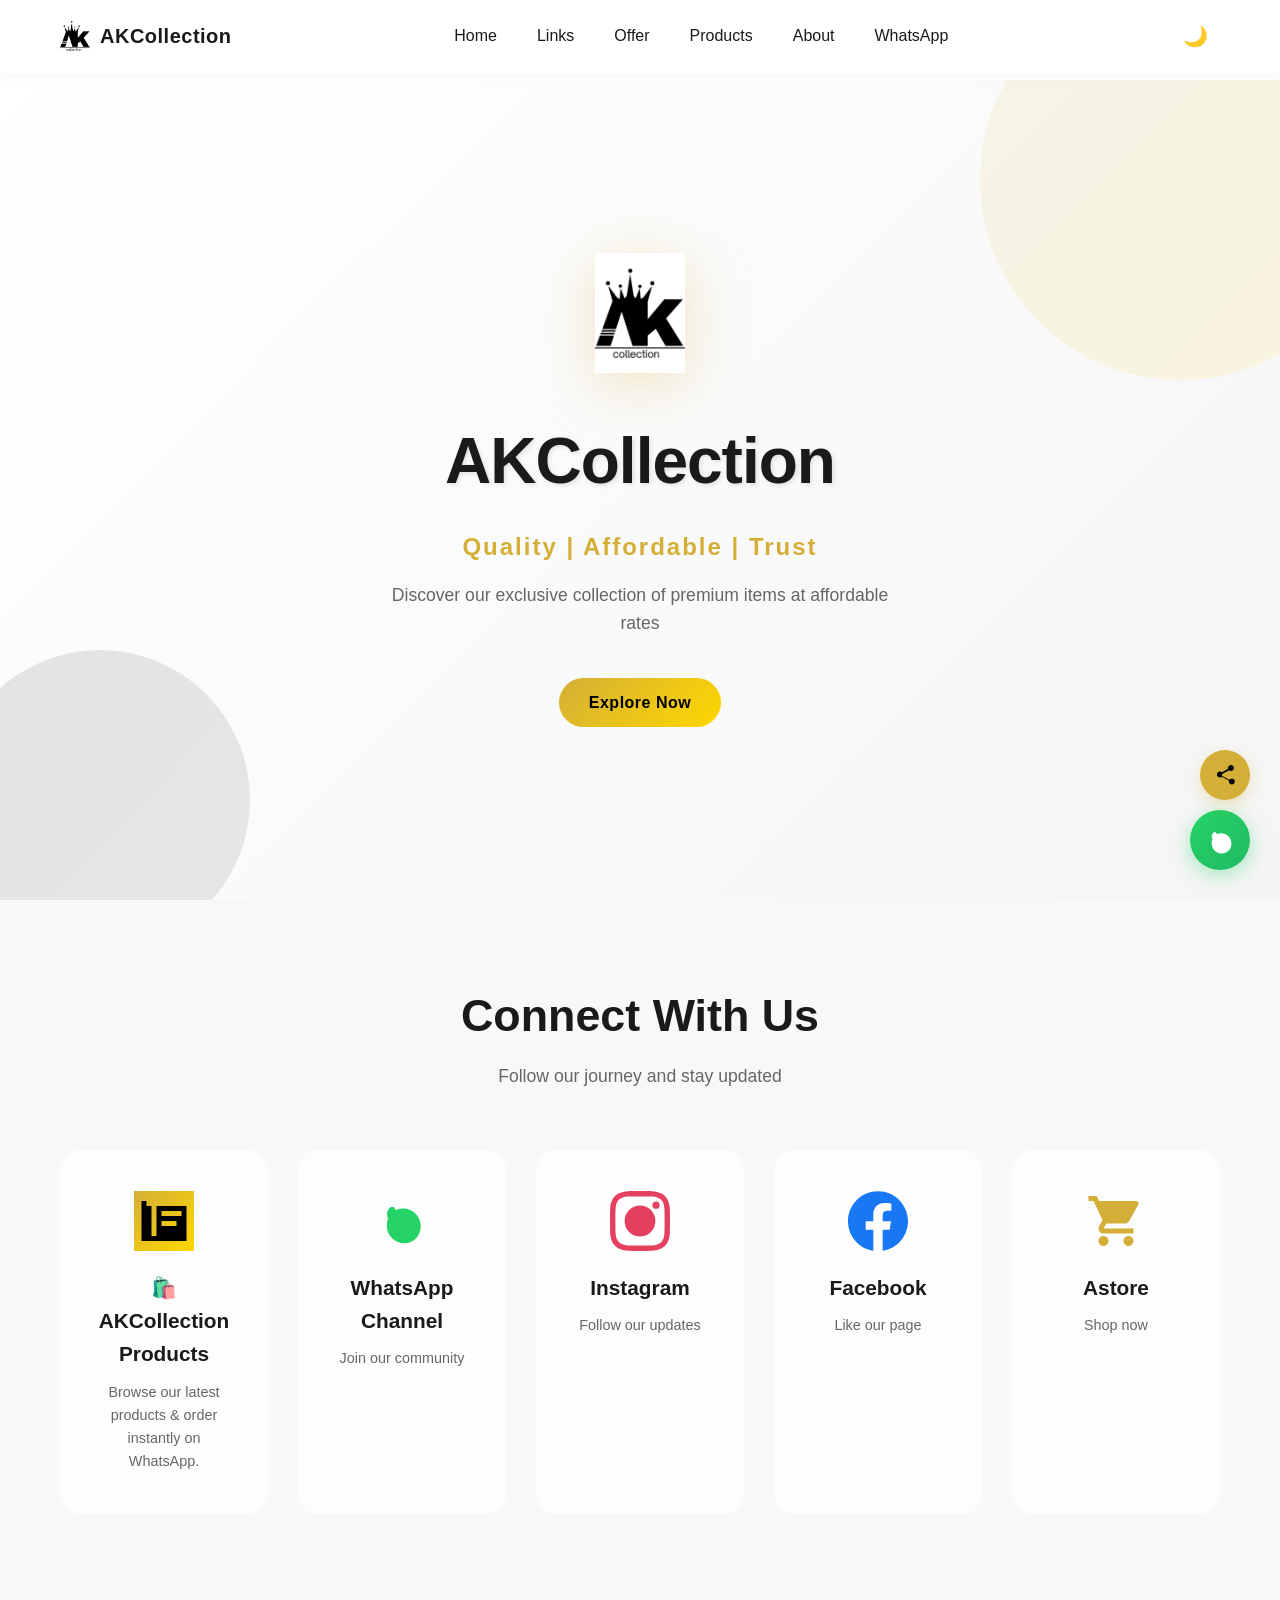
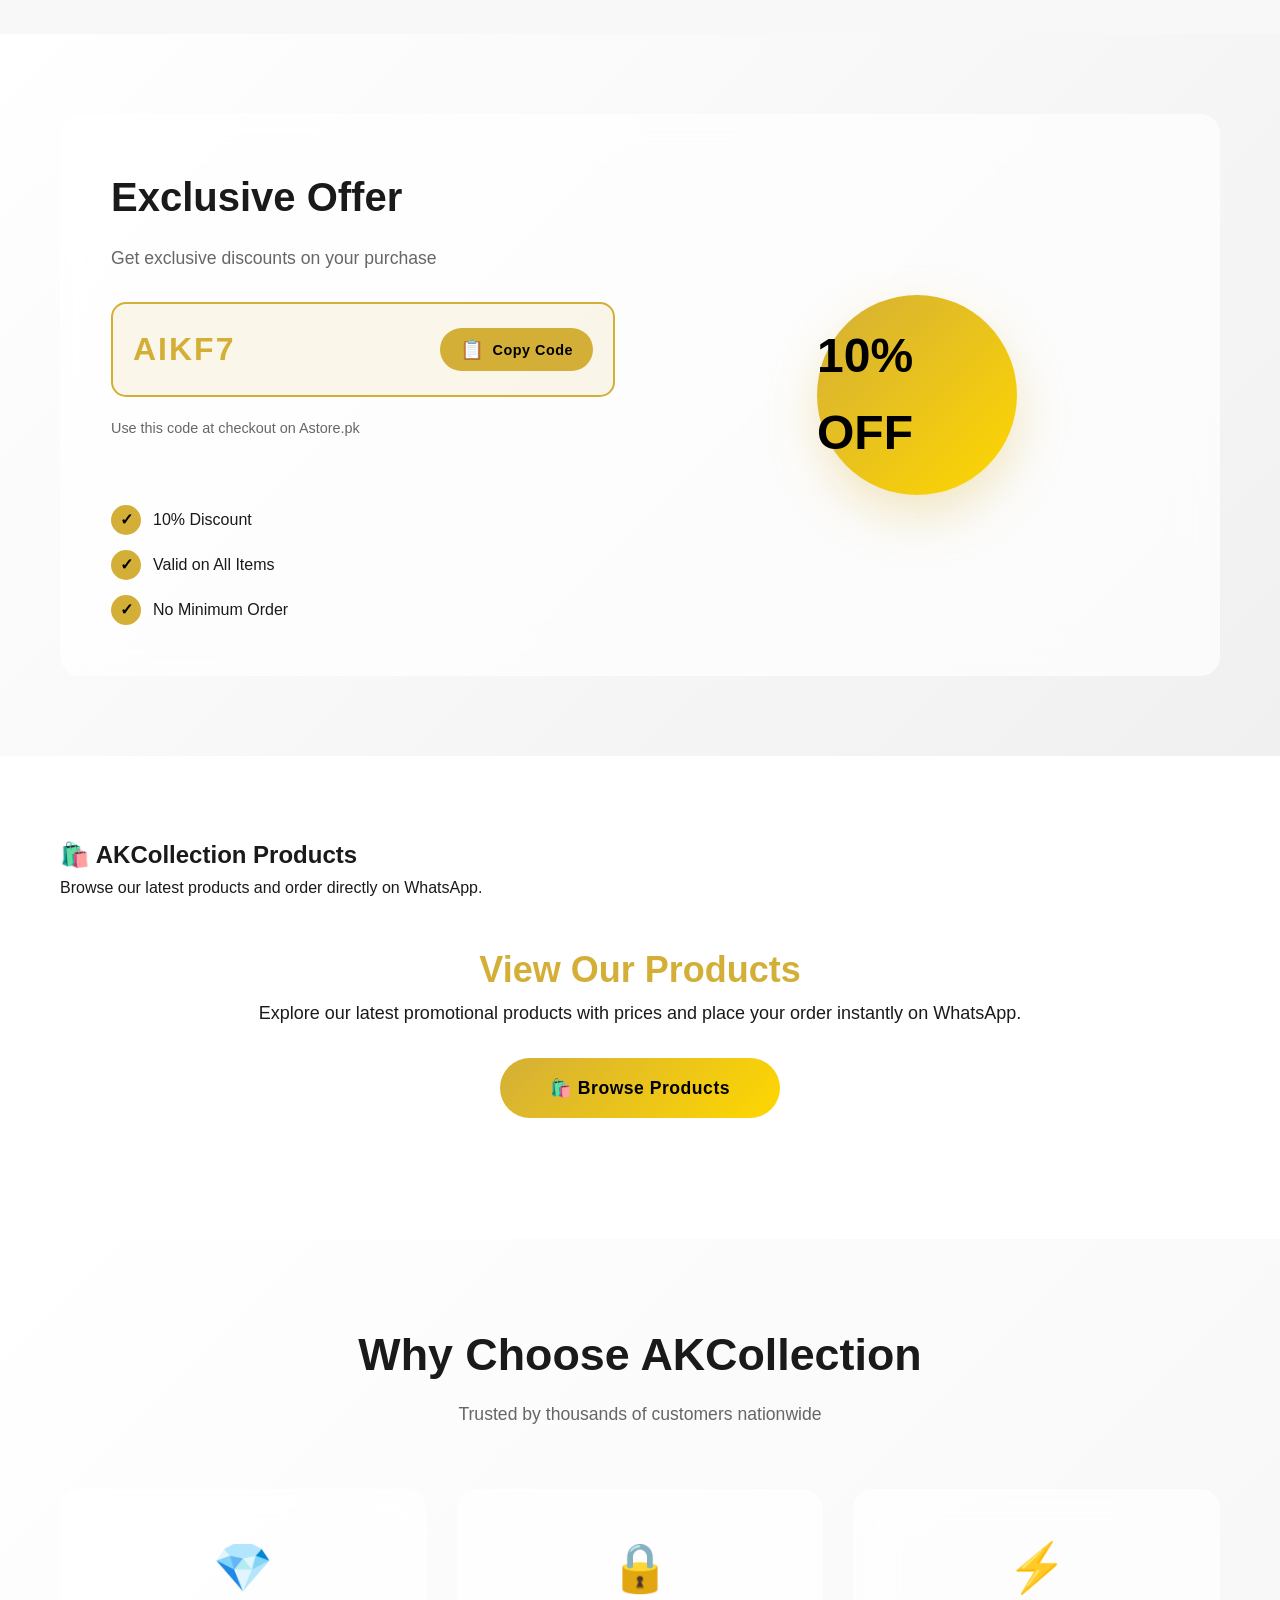
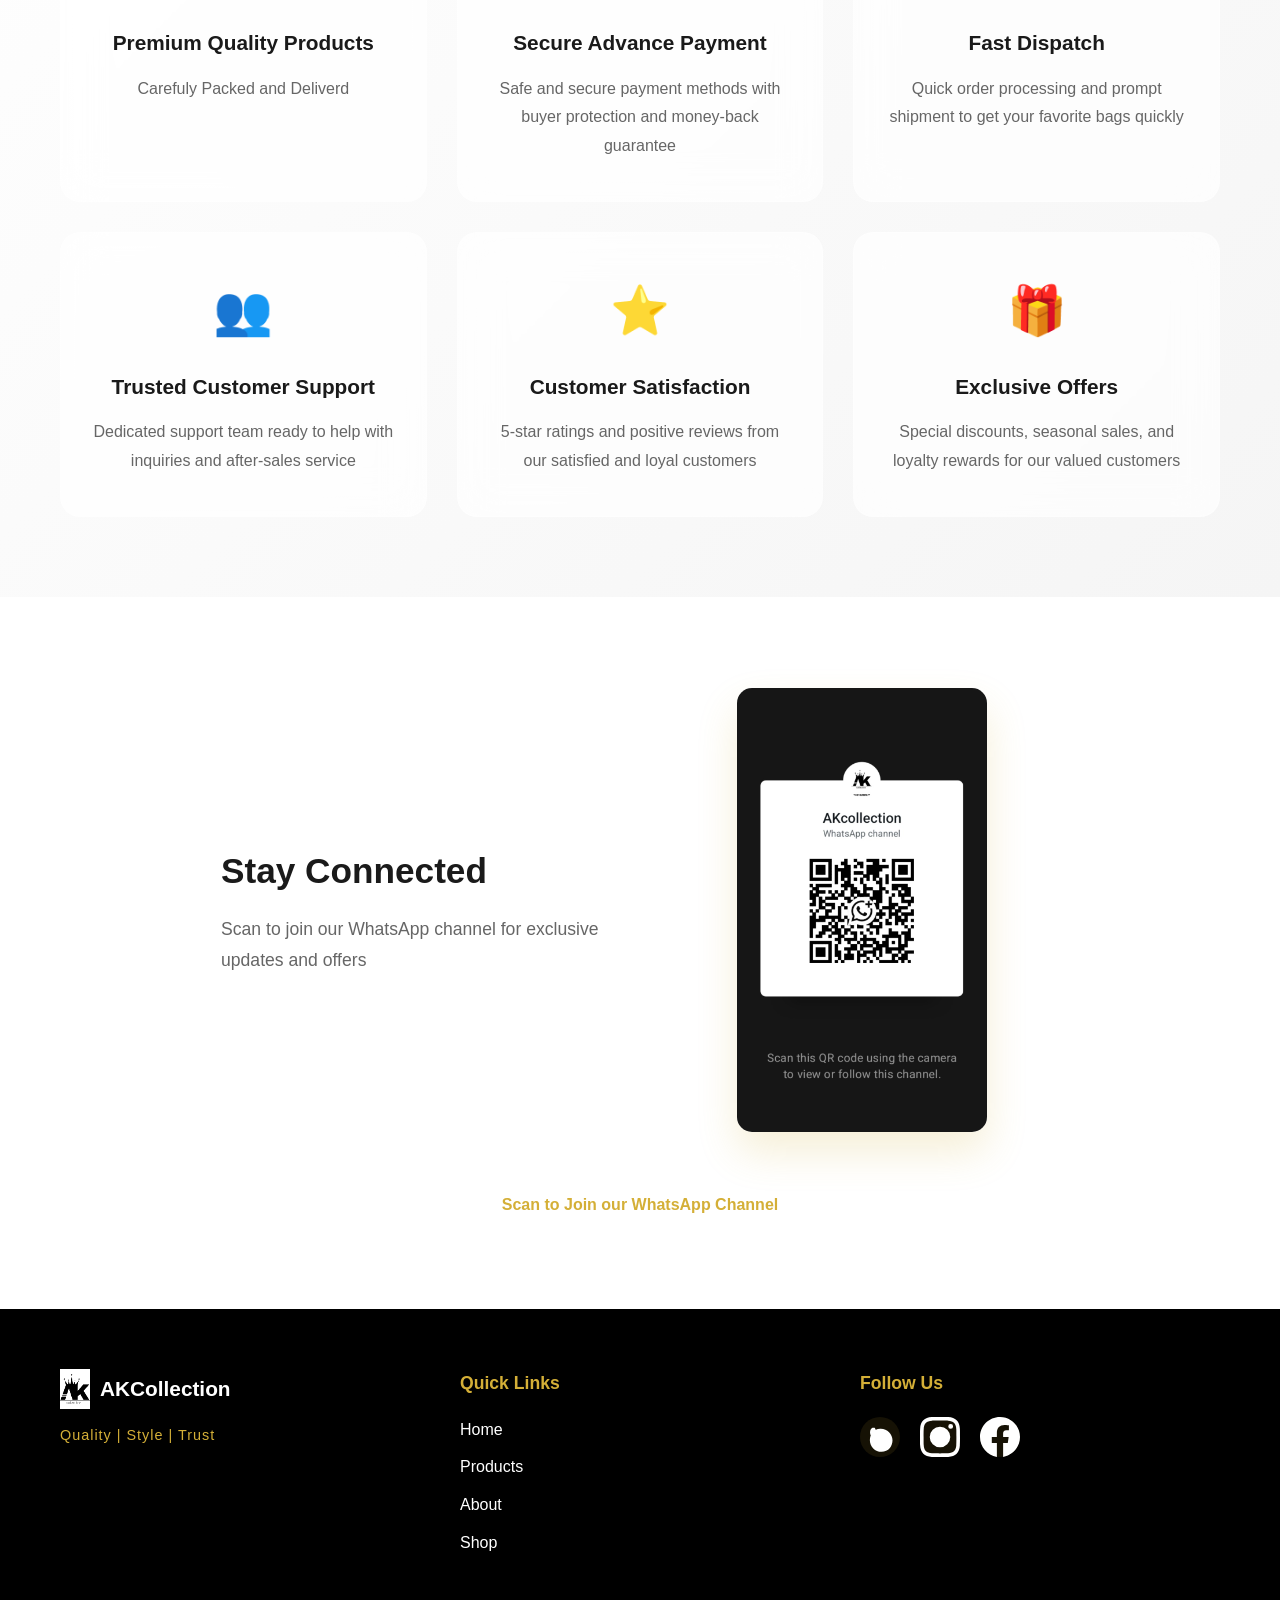
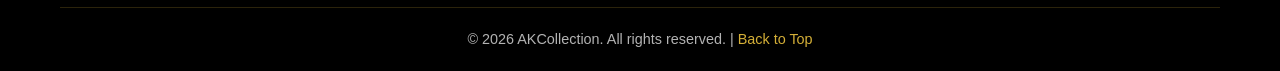
==== commit 00dd047d: "Revise hero section and why section text Updated tagline and description to emphasize affordability." ====
--- a/index.html
+++ b/index.html
@@ -65,8 +65,8 @@
                 <img src="IMG_20260501_005427_314.webp" alt="AKCollection" class="hero-logo">
             </div>
             <h1 class="hero-headline">AKCollection</h1>
-            <p class="hero-tagline">Quality | Style | Trust</p>
-            <p class="hero-description">Discover our exclusive collection of premium handbags crafted with perfection</p>
+            <p class="hero-tagline">Quality | Affordable | Trust</p>
+            <p class="hero-description">Discover our exclusive collection of premium items at affordable rates</p>
             <a href="#products" class="btn btn-primary">Explore Now</a>
         </div>
         <div class="hero-background">
@@ -219,13 +219,13 @@
     <section class="why-section" id="why">
         <div class="container">
             <h2 class="section-title">Why Choose AKCollection</h2>
-            <p class="section-subtitle">Trusted by thousands of customers worldwide</p>
+            <p class="section-subtitle">Trusted by thousands of customers nationwide</p>
             
             <div class="why-grid">
                 <div class="why-card glass-card">
                     <div class="why-icon">💎</div>
                     <h3>Premium Quality Products</h3>
-                    <p>Carefully curated and crafted handbags with finest materials and attention to detail</p>
+                    <p>Carefuly Packed and Deliverd</p>
                 </div>
 
                 <div class="why-card glass-card">
